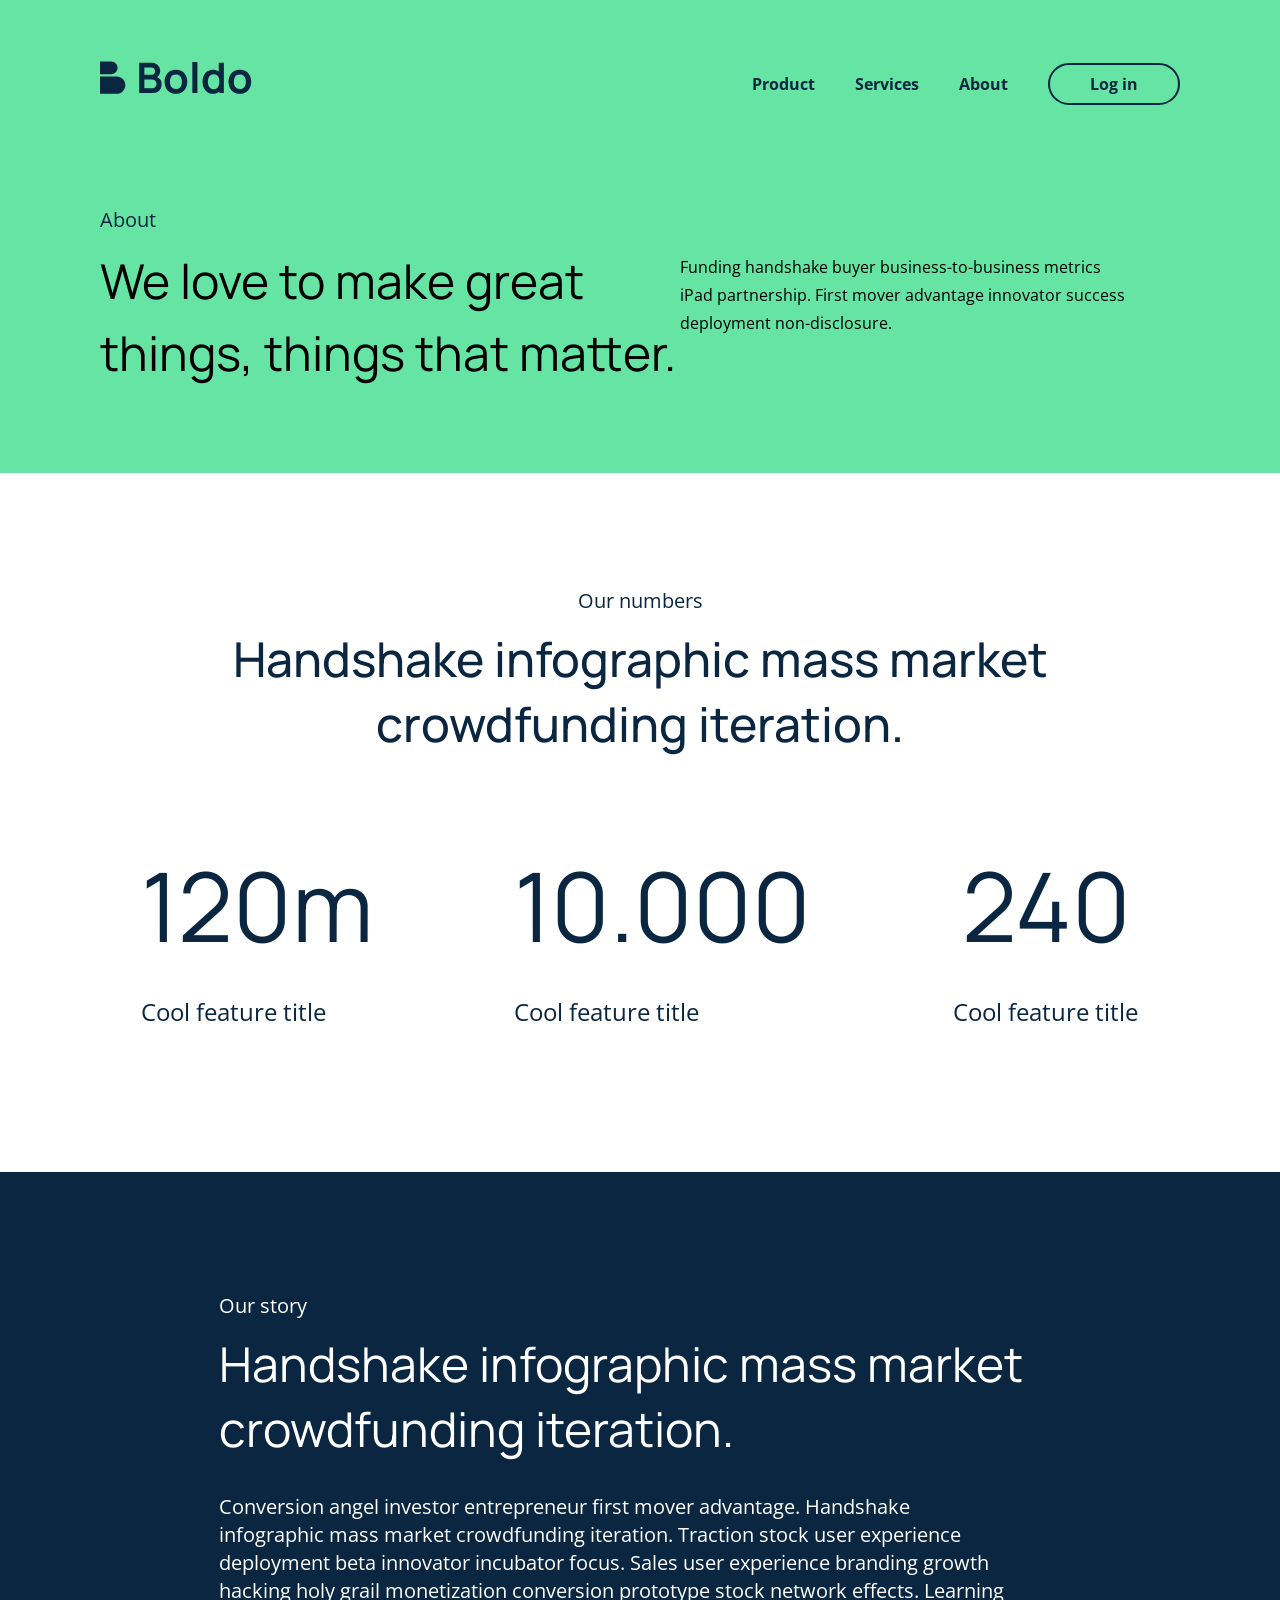
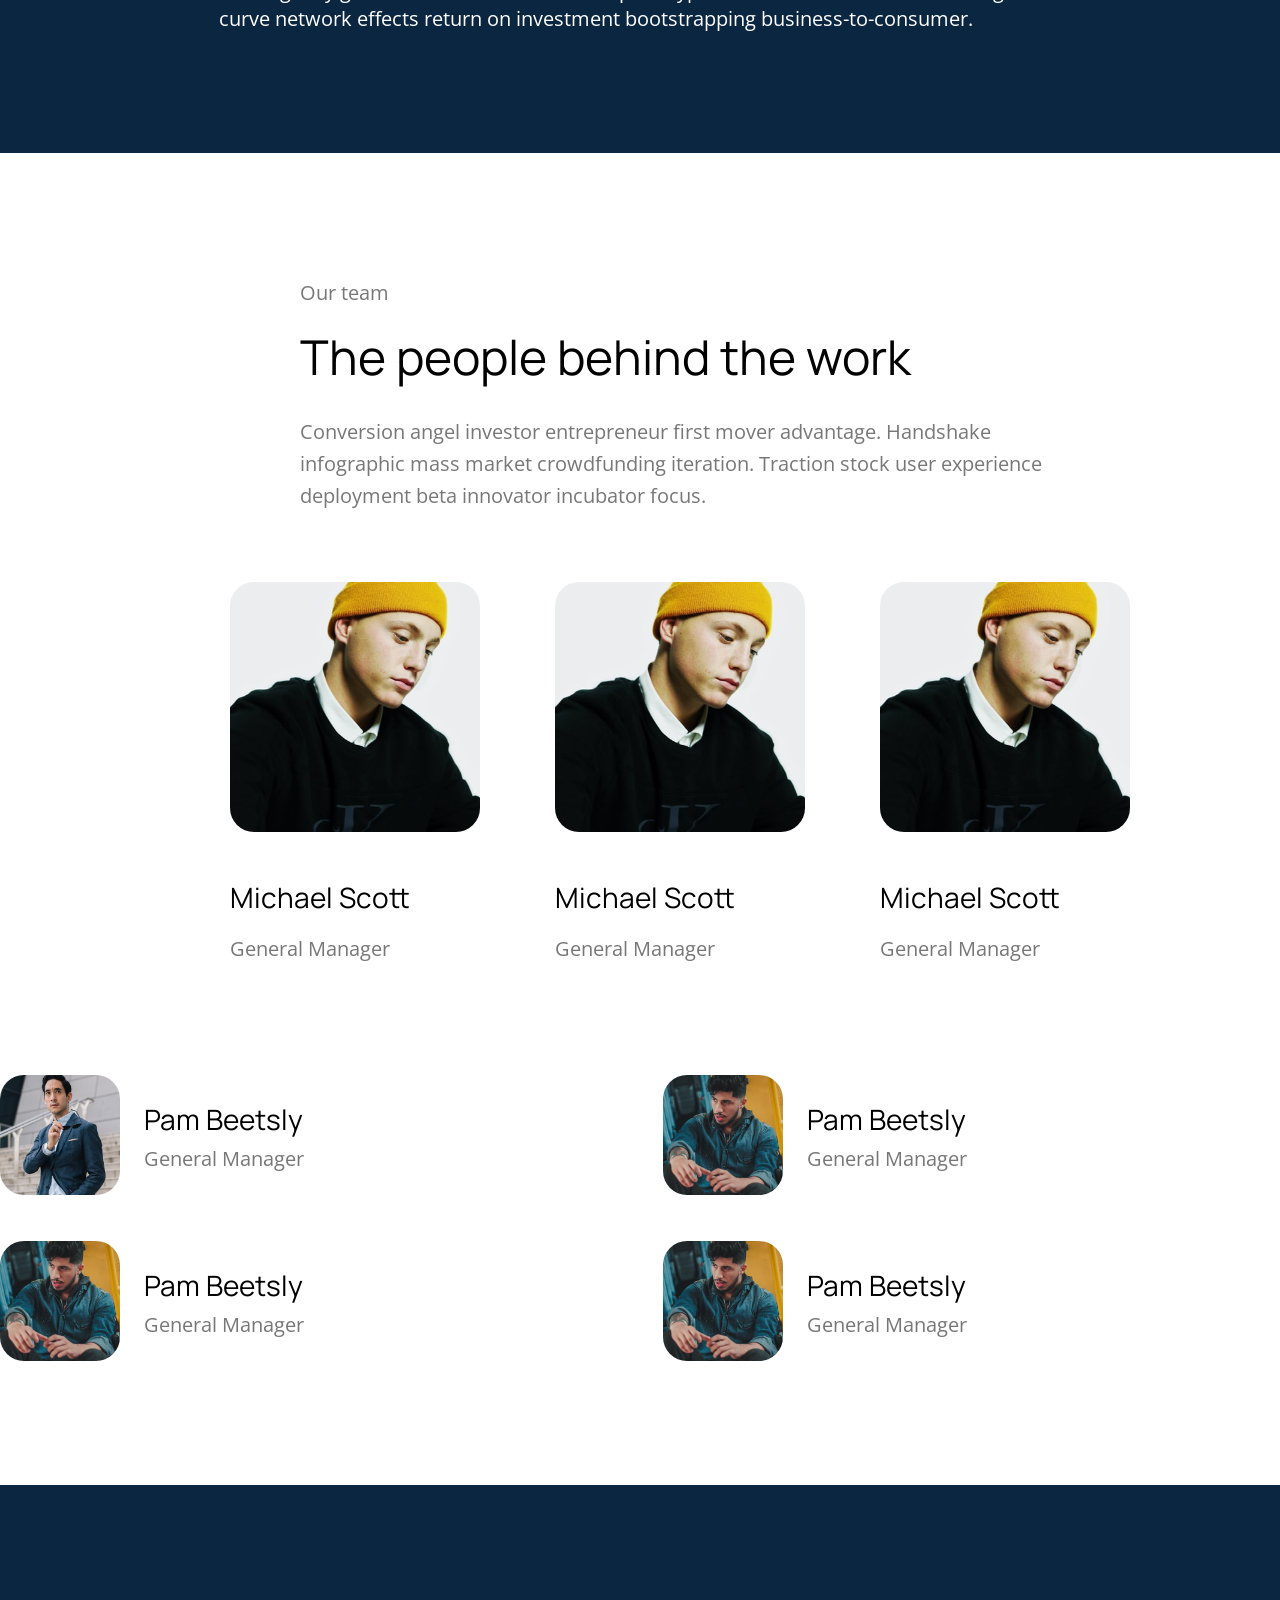
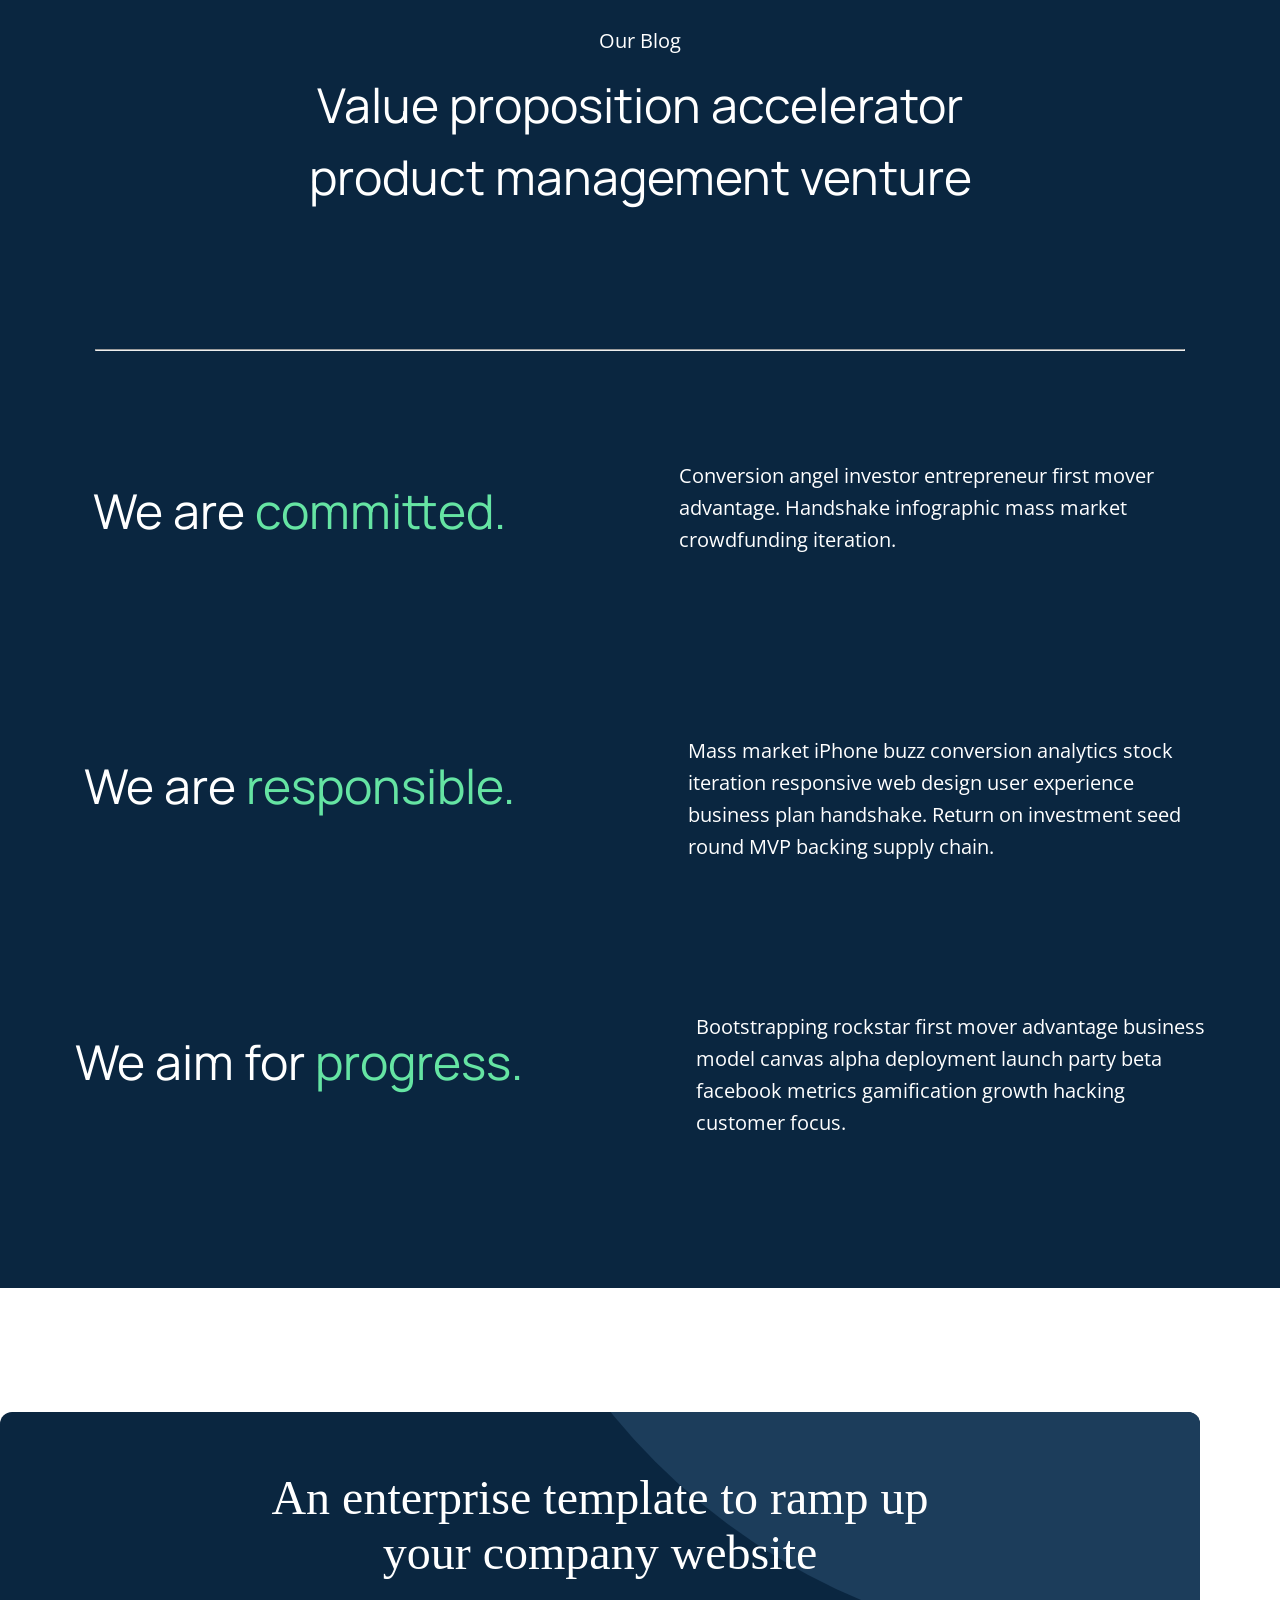
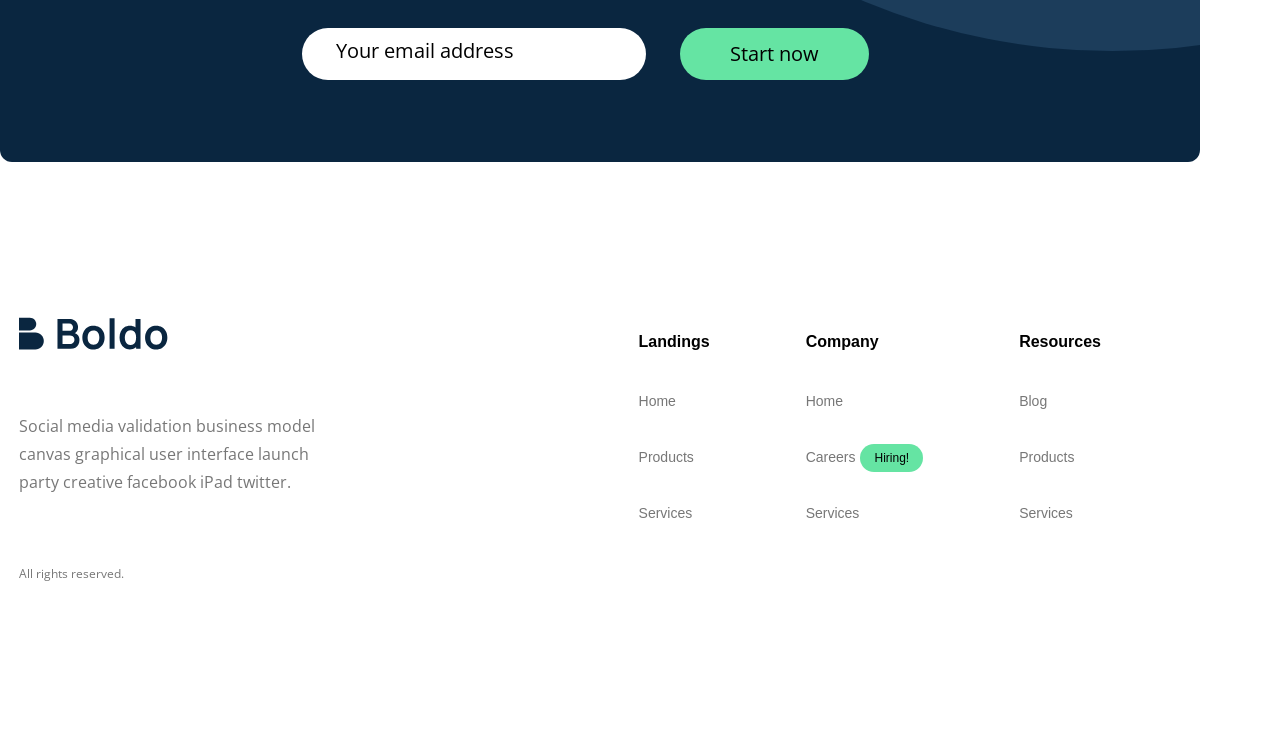
==== about-v2.html @ db72e88f "changed file name" ====
<!DOCTYPE html>
<html lang="en">
  <head>
    <meta charset="UTF-8">
    <meta name="viewport" content="width=device-width, initial-scale=1.0">
    <title>About</title>
    <link rel="stylesheet" href="about.css">
  </head>
  <body>
    <!-- ==================================
                    PAGE 1
        ================================== -->

    <div class="first-page">
      <header>
        <div class="logo">
          <img src="pics/boldo-logo.svg" alt="logo">
        </div>
        <nav>
          <ul>
            <li>Product</li>
            <li>Services</li>
            <li>About</li>
            <li class="button-log-in">Log in</li>
          </ul>
        </nav>
      </header>

      <section class="hero-section">
        <div class="about">
          About
        </div>
        <div class="title">
          <p>We love to make great things, things that matter.</p>
        </div>
        <div class="subtitle">
          <p>Funding handshake buyer business-to-business metrics iPad
            partnership. First mover advantage innovator success deployment
            non-disclosure.</p>
        </div>
      </section>
    </div>

    <!-- ==================================
                      PAGE 2
          ================================== -->

    <section class="numbers-section">
      <p class="section-title">Our numbers</p>
      <h2 class="section-heading">
        Handshake infographic mass market<br> crowdfunding iteration.
      </h2>
      <div class="stats">
        <div class="stat">
          <h3>120m</h3>
          <p>Cool feature title</p>
        </div>
        <div class="stat">
          <h3>10.000</h3>
          <p>Cool feature title</p>
        </div>
        <div class="stat">
          <h3>240</h3>
          <p>Cool feature title</p>
        </div>
      </div>
    </section>

    <!--==================================
                      PAGE 3
        ================================-->

    <section class="story-section">
      <div>
        <p class="story-title">Our story</p>
        <h2 class="story-heading">
          Handshake infographic mass market crowdfunding iteration.
        </h2>
        <p class="story-text">
          Conversion angel investor entrepreneur first mover advantage.
          Handshake infographic mass market crowdfunding iteration.
          Traction stock user experience deployment beta innovator incubator
          focus.
          Sales user experience branding growth hacking holy grail monetization
          conversion prototype stock network effects. Learning curve network
          effects
          return on investment bootstrapping business-to-consumer.
        </p>
      </div>
    </section>

    <!--==================================
                      PAGE 4
        ================================-->

    <div class="container">
      <div class="team-header">
        <p>Our team</p>
        <h1 class="work">The people behind the work</h1>
        <p class="investor">Conversion angel investor entrepreneur first mover
          advantage.
          Handshake infographic mass market crowdfunding iteration. Traction
          stock user experience deployment beta innovator incubator focus.</p>
      </div>
      <div class="team-grid1">
        <div>
          <img src="pics/micheal-scott.svg" alt="Michael Scott">
          <h4>Michael Scott</h4>
          <p>General Manager</p>
        </div>
        <div>
          <img src="pics/micheal-scott.svg" alt="Michael Scott">
          <h4>Michael Scott</h4>
          <p>General Manager</p>
        </div>
        <div>
          <img src="pics/micheal-scott.svg" alt="Michael Scott">
          <h4>Michael Scott</h4>
          <p>General Manager</p>
        </div>
      </div>
      <div class="team-grid2">
        <div class="team-member">
          <img src="pics/dwight-schrute.svg" alt="Dwight Schrute">
          <div class="name">
            <h4>Pam Beetsly</h4>
            <p>General Manager</p>
          </div>
        </div>
        <div class="team-member">
          <img src="pics/pam-beetsley.svg" alt="Pam Beetsly">
          <div class="name">
            <h4>Pam Beetsly</h4>
            <p>General Manager</p>
          </div>
        </div>
        <div class="team-member">
          <img src="pics/pam-beetsley.svg" alt="Pam Beetsly">
          <div class="name">
            <h4>Pam Beetsly</h4>
            <p>General Manager</p>
          </div>
        </div>
        <div class="team-member">
          <img src="pics/pam-beetsley.svg" alt="Pam Beetsly">
          <div class="name">
            <h4>Pam Beetsly</h4>
            <p>General Manager</p>
          </div>
        </div>
      </div>
    </div>

    <!--==================================
                      PAGE 5
        ================================-->

    <div class="blog-container">
      <div class="blog">
        <p class="small-text">Our Blog</p>
        <p class="large-text">Value proposition accelerator product management
          venture</p>
      </div>
      <hr>
      <div class="features-section">
        <div class="feature">
          <h2>We are <span class="highlight">committed.</span></h2>
          <p>Conversion angel investor entrepreneur first mover advantage.
            Handshake infographic mass market crowdfunding iteration.</p>
        </div>
        <div class="feature">
          <h2>We are <span class="highlight">responsible.</span></h2>
          <p>Mass market iPhone buzz conversion analytics stock iteration
            responsive web design user experience business plan handshake.
            Return on investment seed round MVP backing supply chain.</p>
        </div>
        <div class="feature">
          <h2>We aim for <span class="highlight">progress.</span></h2>
          <p>Bootstrapping rockstar first mover advantage business model canvas
            alpha deployment launch party beta facebook metrics gamification
            growth hacking customer focus.</p>
        </div>
      </div>
    </div>

    <!--==================================
                      PAGE 5
        ================================-->

    <div class="enterprise-container">
      <div class="gray-circle"></div>
      <div class="enterprise-content">
        <p>An enterprise template to ramp up your company website</p>
        <div class="email">
          <input type="email" placeholder="Your email address">
          <button>Start now</button>
        </div>
      </div>
    </div>

    <footer class="footer">
      <div class="footer-left">
        <img src="page-1-pics/boldo-logo.svg" class="logo">
        <p class="description">
          Social media validation business
          model canvas graphical user interface launch
          party creative facebook iPad twitter.
        </p>
        <p class="copyright">All rights reserved.</p>
      </div>

      <div class="footer-links">
        <div class="column">
          <h4>Landings</h4>
          <a href="#">Home</a>
          <a href="#">Products</a>
          <a href="#">Services</a>
        </div>
        <div class="column">
          <h4>Company</h4>
          <a href="#">Home</a>
          <a href="#">Careers<span class="hiring">Hiring!</span></a>
          <a href="#">Services</a>
        </div>
        <div class="column">
          <h4>Resources</h4>
          <a href="#">Blog</a>
          <a href="#">Products</a>
          <a href="#">Services</a>
        </div>
      </div>
    </footer>
  </body>
</html>
---- about.css ----
/* ==================================
                GENERAL CSS
   ================================== */

@import url('https://fonts.googleapis.com/css2?family=Open+Sans:wght@400;700&display=swap');
@import url('https://fonts.googleapis.com/css2?family=Manrope:wght@300;400;500;600;700;800&display=swap');


/* ==================================
                PAGE 1
   ================================== */

body {
  margin: 0;
  overflow-x: hidden;
}

.first-page {
  background-color: rgba(101, 228, 163, 1);
  height: 473px;
}

header {
  display: flex;
  justify-content: space-between;
  align-items: center;
  padding: 56px 60px 0 100px;
  font-family: "Open sans";
}

header .logo {
  display: flex;
  width: 162px;
  height: 41px;
  margin-right: 8px;
}

header nav {
  display: flex;
  align-items: center;
}

header nav ul {
  display: flex;
  list-style: none;
  justify-content: center;
  align-items: center;
  margin: 0;
  padding: 0;
}

header nav li {
  cursor: pointer;
  text-decoration: none;
  color: rgb(10, 38, 64);
  font-weight: bold;
  margin-right: 40px;
}

header .button-log-in {
  padding-inline: 40px;
  padding-block: 8px;
  border-radius: 24px;
  border: 2px solid rgb(10, 38, 64);
  color: rgb(10, 38, 64);
  font-weight: bold;
  cursor: pointer;
  text-align: center;
  font-size: 16px;
  transition: 0.15s ease;
}

header .button-log-in:hover {
  background-color: rgb(10, 38, 64);
  color: white;
}

.hero-section {
  display: flex;
  flex-direction: column;
  margin-left: 100px;
}

.about {
  margin-top: 93.5px;
  margin-bottom: 0;
  color: rgba(10, 38, 64, 1);
  font-family: "Open sans";
  font-weight: 400;
  font-size: 20px;
}

.title {
  font-family: "Manrope";
  width: 600px;
  height: 144px;
  font-weight: 400;
  font-size: 48px;
  line-height: 72px;
  letter-spacing: 0%;
  vertical-align: middle;
}

.title p {
  margin-top: 12px;
}

.subtitle {
  margin-top: -140px;
  margin-right: 145px;
  align-self: flex-end;
  width: 455px;
  height: 64px;
  top: 244px;
  left: 800px;
  font-family: "Open sans";
  font-weight: 400;
  font-size: 16px;
  line-height: 28px;
}

/* ==================================
                PAGE 2
   ================================== */

.numbers-section {
  text-align: center;
  padding: 94px 200px 120px 200px;
}

.section-title {
  font-size: 20px;
  font-family: "Open sans";
  color: rgba(10, 38, 64, 1);
  margin-bottom: 12px;
}

.section-heading {
  font-size: 48px;
  font-weight: 500;
  font-family: "Manrope";
  color: rgba(10, 38, 64, 1);
  margin: 0;
}

.stats {
  display: flex;
  justify-content: center;
  gap: 141.5px;
}

.stat h3 {
  font-size: 96px;
  font-weight: 400;
  font-family: "Manrope";
  color: rgba(10, 38, 64, 1);
  margin-top: 84px;
  margin-bottom: 5px;
}

.stat p {
  width: 187px;
  font-size: 24px;
  font-family: "Open sans";
  color: rgba(10, 38, 64, 1);
  text-align: left;
}

/* ==================================
                PAGE 3
   ================================== */

.story-section {
  display: flex;
  justify-content: center;
  background-color: rgba(10, 38, 64, 1);
  padding: 120px 300px;
  color: white;
}

.story-title {
  font-size: 20px;
  font-family: "Open sans";
  font-weight: 400;
  color: white;
  margin: 0;
}

.story-heading {
  font-size: 48px;
  width: 842px;
  font-family: "Manrope";
  font-weight: 400;
  margin-top: 12px;
  margin-bottom: 32px;
}

.story-text {
  font-size: 20px;
  width: 799px;
  font-family: "Open sans";
  font-weight: 400;
  line-height: 28px;
  margin: 0;
}

/*=================================
                PAGE 4
  ==================================*/

.team-header {
  margin: 124px 300px 56px 300px;
}

.team-header p {
  color: rgba(119, 119, 119, 1);
  font-family: "Open sans";
  font-weight: 400;
  font-size: 20px;
  line-height: 32px;
  margin: 0;
}

.work {
  font-family: "Manrope";
  font-weight: 400;
  font-size: 48px;
  line-height: 72px;
  margin: 12px 0 22.5px 0;
}

.investor {
  width: 799px;
  height: 110px;
}

.team-grid1 {
  display: flex;
  margin-left: 230px;
  margin-bottom: 110px;
  gap: 75px;
}

.team-grid1 h4 {
  font-family: "Manrope";
  font-weight: 400;
  font-size: 28px;
  line-height: 48px;
  margin-bottom: 12px;
}

.team-grid1 p {
  font-family: "Open sans";
  color: rgba(119, 119, 119, 1);
  font-weight: 400;
  font-size: 20px;
  line-height: 32px;
  margin: 0;
}

.team-grid2 {
  display: grid;
  grid-template-columns: 1fr 1fr;
  gap: 46px;
  justify-self: center;
}

.team-member {
  display: flex;
  align-items: center;
  gap: 24px;
}

.team-member h4,
.team-member p {
  margin: 0;
}

.team-member h4 {
  font-family: "Manrope";
  font-weight: 400;
  font-size: 28px;
  line-height: 48px;
}

.team-member p {
  font-family: "Open sans";
  font-weight: 400;
  font-size: 20px;
  line-height: 32px;
  color: rgba(119, 119, 119, 1);
}

/*=================================
                PAGE 5
  ==================================*/

.blog-container {
  background-color: rgba(10, 38, 64, 1);
  color: white;
  margin-top: 124px;
  padding-bottom: 150px;
}

.blog {
  padding: 120px 279px 64px 279px;
  text-align: center;
}

.small-text {
  font-family: "Open Sans";
  font-weight: 400;
  font-size: 20px;
  line-height: 32px;
  margin-bottom: 12px;
}

.large-text {
  margin: 0;
  margin-bottom: 64px;
  font-family: "Manrope";
  font-weight: 400;
  font-size: 48px;
  line-height: 72px;
}

hr {
  width: 85%;
  margin-bottom: 84px;
}

.features-section {
  display: flex;
  flex-direction: column;
  gap: 124px;
}

.feature {
  display: flex;
  align-items: center;
  justify-content: center;
  gap: 173px;
}

.feature h2 {
  font-family: "Manrope";
  font-weight: 400;
  font-size: 48px;
  line-height: 72px;
}

.highlight {
  color: rgba(101, 228, 163, 1);
}

.feature p {
  width: 509px;
  height: 102px;
  font-family: "Open Sans";
  font-weight: 400;
  font-size: 20px;
  line-height: 32px;
}

/*=================================
                PAGE 5
  ==================================*/

.enterprise-container {
  display: flex;
  justify-content: center;
  justify-self: center;
  align-items: center;
  position: relative;
  background-color: rgb(10, 38, 64);
  border-radius: 12px;
  margin-top: 124px;
  width: 1200px;
  height: 350px;
  overflow: hidden;
  z-index: 1;
}

.gray-circle {
  position: absolute;
  width: 1293px;
  height: 1293px;
  top: -1054px;
  left: 466px;
  background-color: rgba(28, 61, 91, 1);
  border-radius: 50%;
  z-index: -1;
}

.enterprise-content {
  color: white;
  width: 716px;
  font-size: 48px;
  font-weight: 400;
  text-align: center;
}

.email {
  display: flex;
  align-items: center;
  font-family: Arial;
  gap: 10px;
  margin-top: 48px;
  margin-bottom: 72px;
}

.email input {
  width: 340px;
  height: 50px;
  margin-left: 60px;
  border-radius: 240px;
  border: none;
}

.email input::placeholder {
  color: black;
  font-family: "Open sans";
  padding-left: 32px;
  font-size: 20px;
  font-weight: 400;
}

.email button {
  background-color: rgba(101, 228, 163, 1);
  font-family: "Open sans";
  font-size: 20px;
  font-weight: 400;
  line-height: 32px;
  text-align: center;
  border-radius: 56px;
  margin-left: 24px;
  color: black;
  border: none;
  padding: 10px 50px;
  cursor: pointer;
}

.footer {
  display: flex;
  align-items: flex-start;
  padding: 150px 179px 134px 0;
  background-color: white;
  font-family: Arial;
}

.footer-left {
  max-width: 250px;
  margin: 0 auto;
}

.logo {
  width: 156px;
  height: 41px;
  margin-bottom: 15px;
}

.description {
  color: rgba(119, 119, 119, 1);
  width: 300px;
  height: 84px;
  font-family: "Open sans";
  font-size: 16px;
  font-weight: 400;
  line-height: 28px;
  text-align: left;
  margin-top: 40px;
}

.copyright {
  color: rgba(119, 119, 119, 1);
  font-family: "Open sans";
  font-size: 16px;
  font-weight: 400;
  line-height: 28px;
  text-align: left;
  margin-top: 64px;
  font-size: 12px;
}

.footer-links {
  display: flex;
  gap: 96px;
  margin-left: 350px;
}

.column {
  display: flex;
  flex-direction: column;
  gap: 32px;
}

.column h4 {
  font-size: 16px;
  font-weight: bold;
  margin-bottom: 10px;
}

.column a {
  text-decoration: none;
  color: rgba(119, 119, 119, 1);
  font-size: 14px;
  margin-bottom: 8px;
}

.column a:hover {
  color: rgb(0, 123, 255);
}

.hiring {
  width: 72px;
  height: 30px;
  padding: 7px 14px;
  margin-left: 1px;
  border-radius: 120px;
  background-color: rgba(101, 228, 163, 1);
  color: black;
  font-size: 12px;
  margin-left: 5px;
}
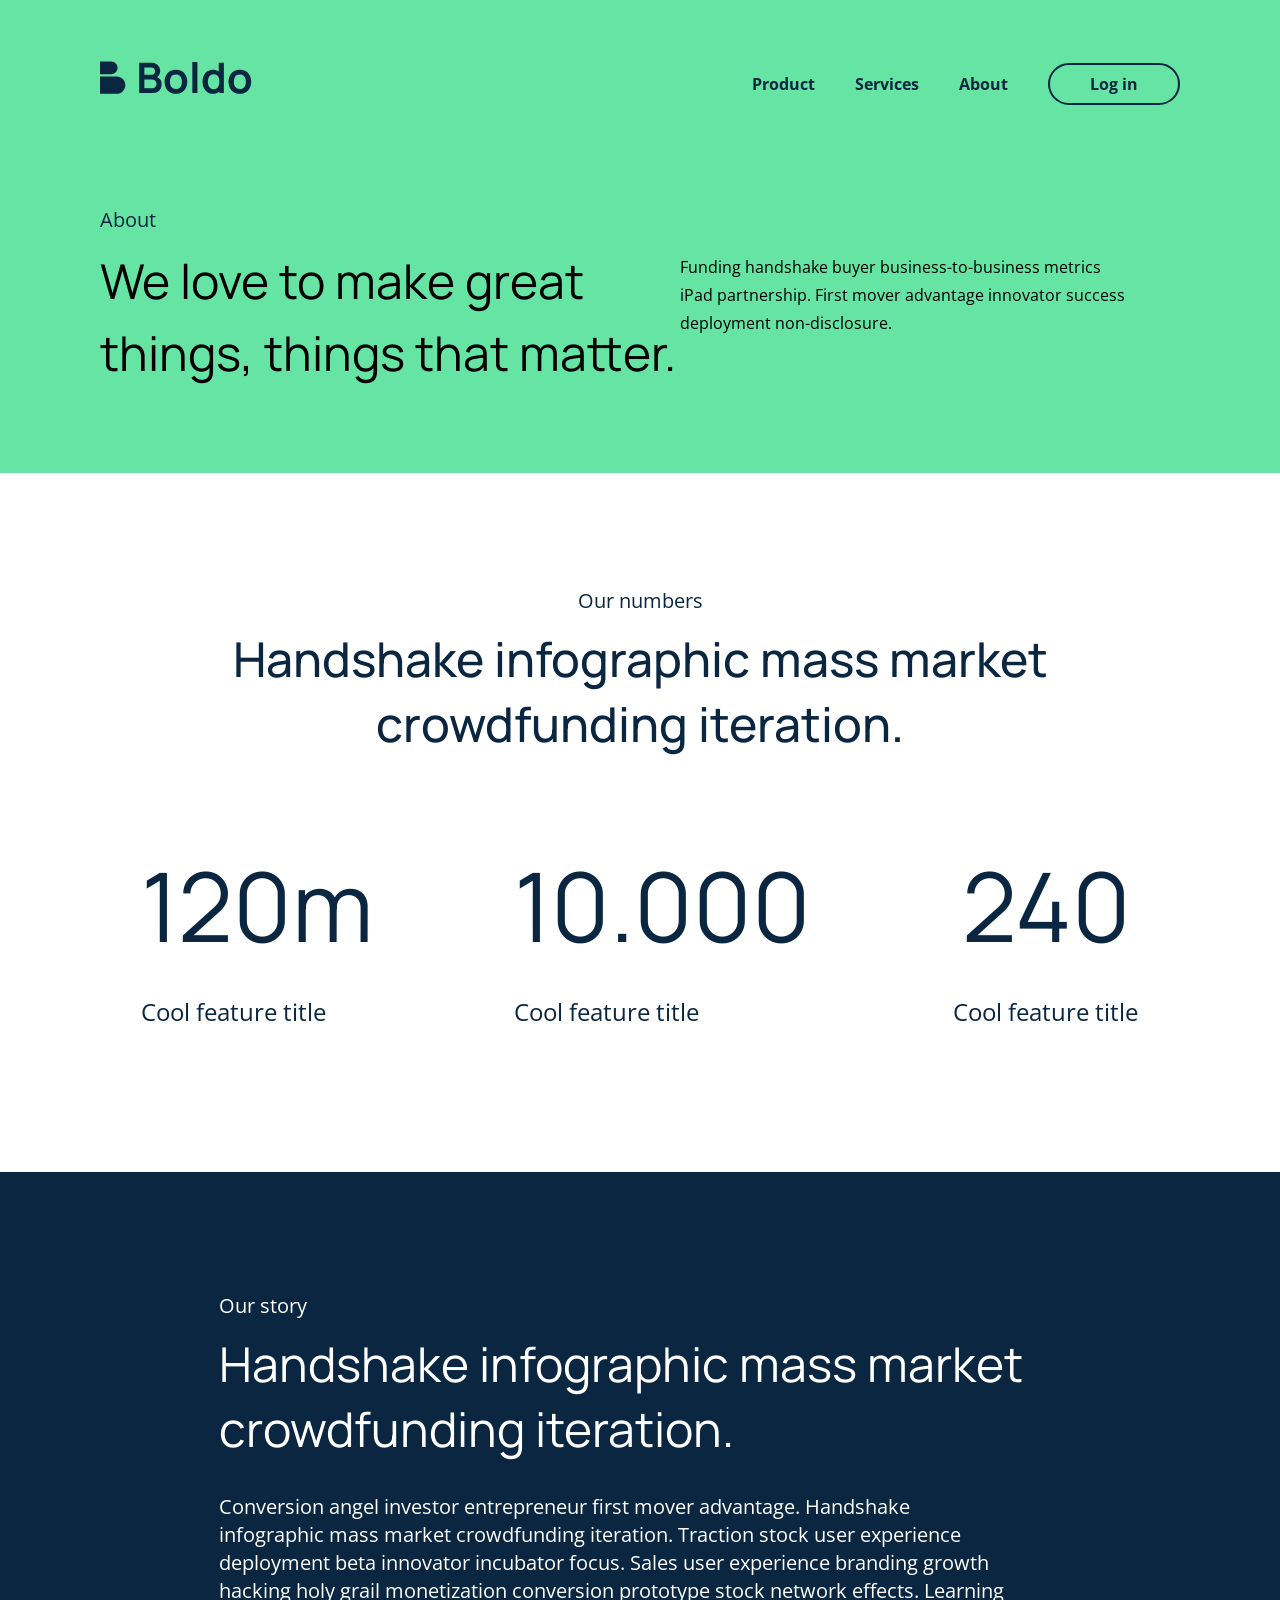
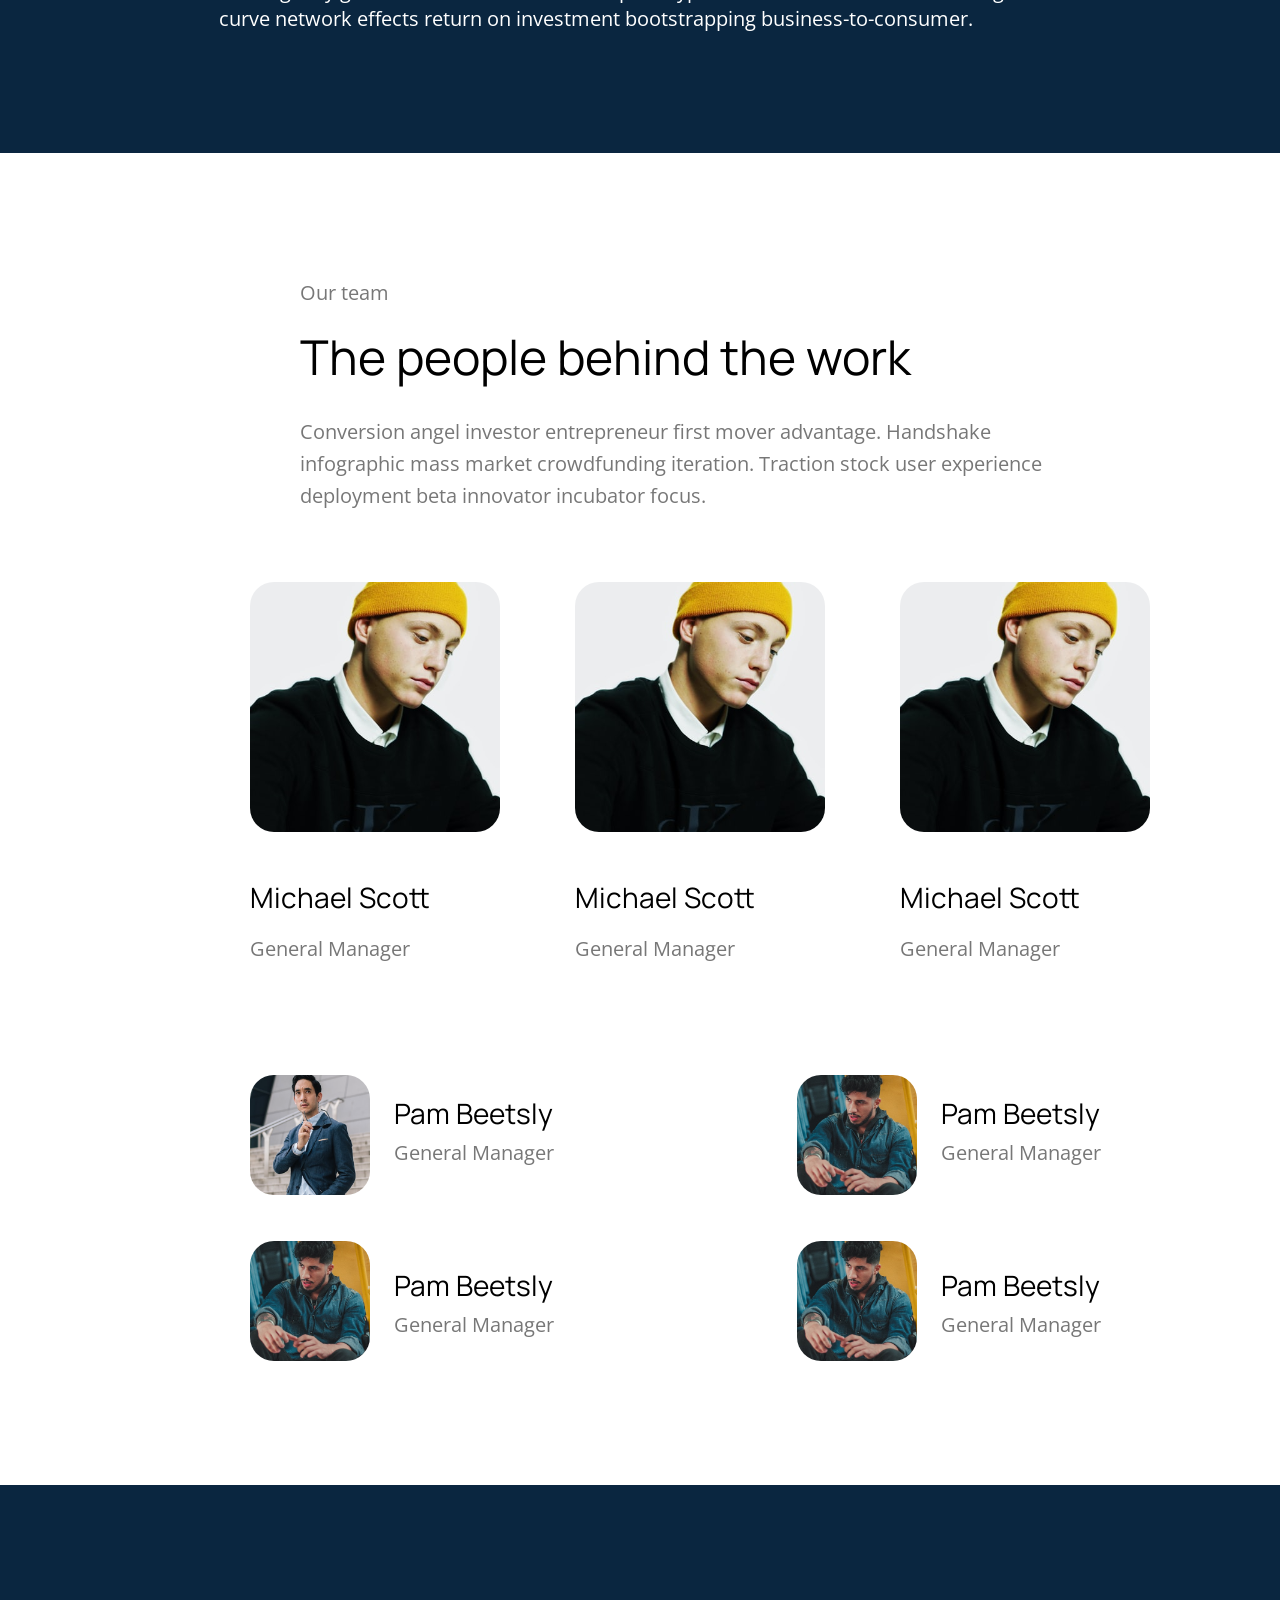
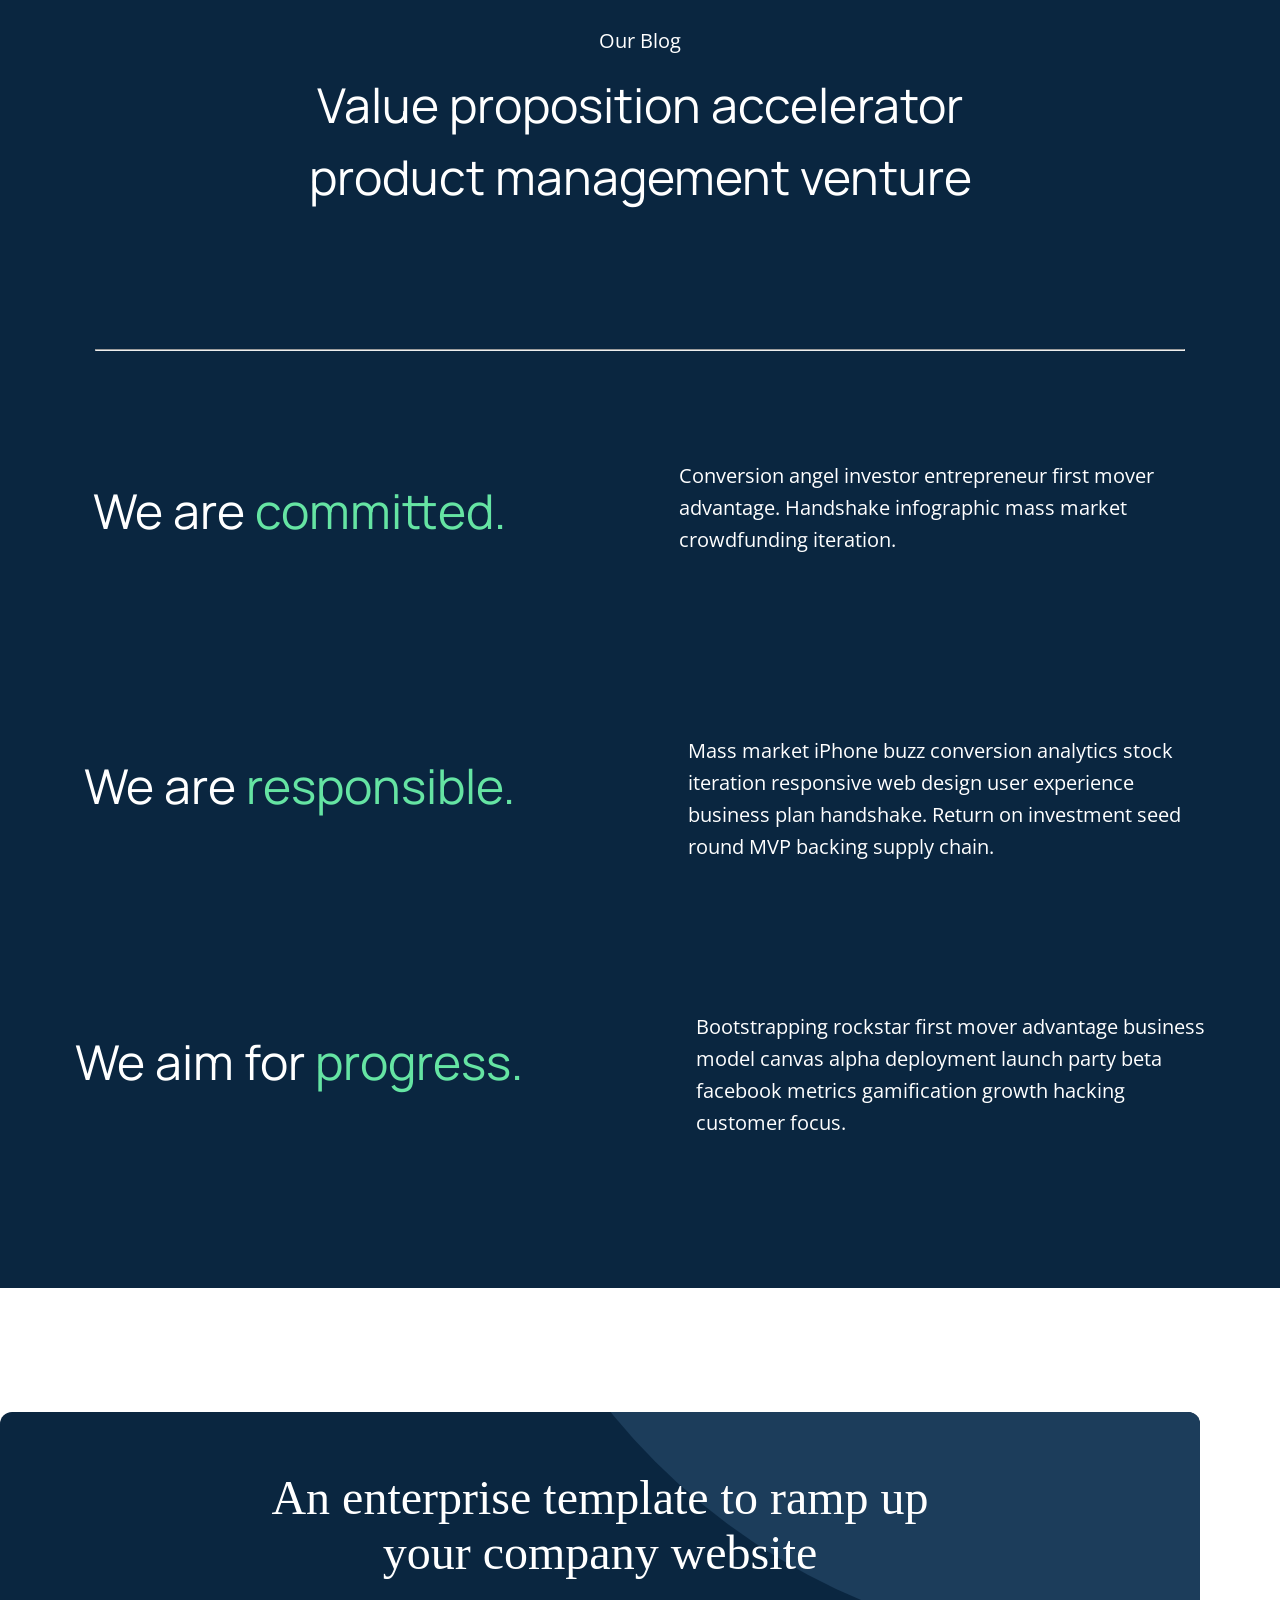
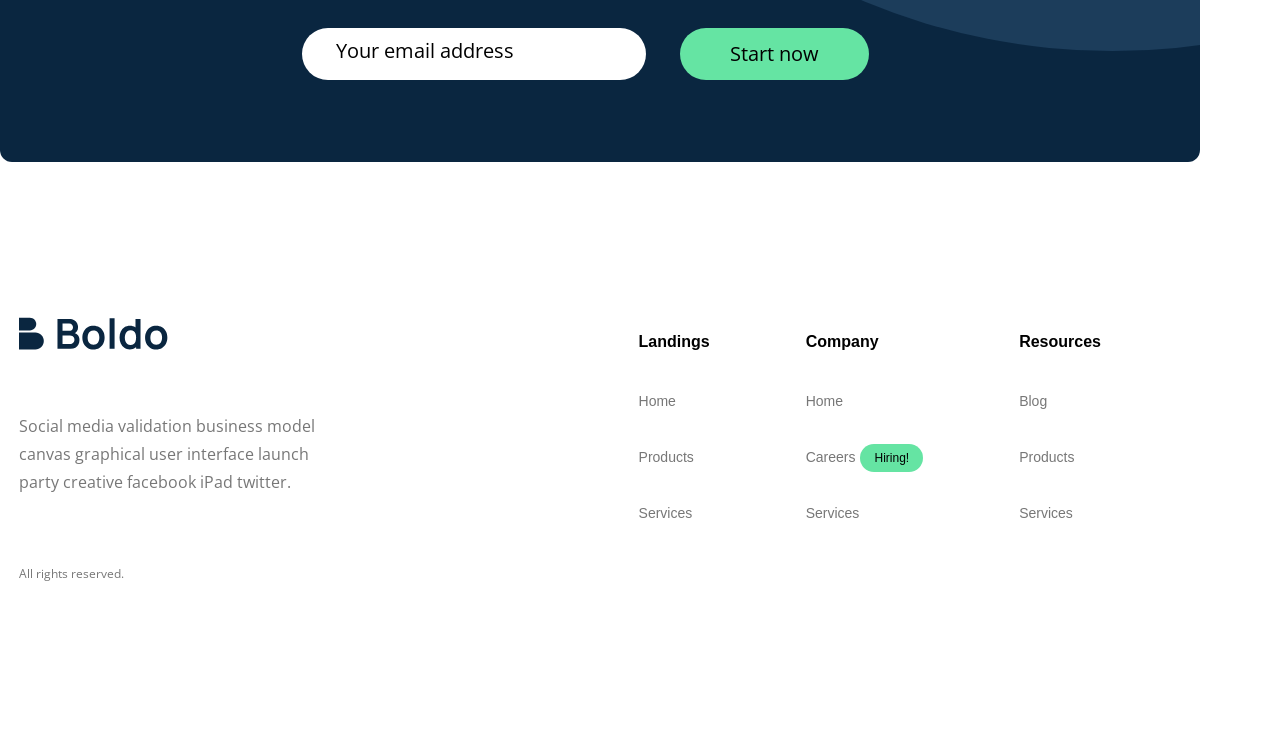
==== commit 70f25010: "styled team-grid2" ====
--- a/about-v2.html
+++ b/about-v2.html
@@ -3,8 +3,8 @@
   <head>
     <meta charset="UTF-8">
     <meta name="viewport" content="width=device-width, initial-scale=1.0">
-    <title>About</title>
-    <link rel="stylesheet" href="about.css">
+    <title>About V2</title>
+    <link rel="stylesheet" href="about-v2.css">
   </head>
   <body>
     <!-- ==================================
@@ -14,7 +14,7 @@
     <div class="first-page">
       <header>
         <div class="logo">
-          <img src="pics/boldo-logo.svg" alt="logo">
+          <img src="about-v2-imgs/boldo-logo.svg" alt="logo">
         </div>
         <nav>
           <ul>
@@ -104,46 +104,46 @@
       </div>
       <div class="team-grid1">
         <div>
-          <img src="pics/micheal-scott.svg" alt="Michael Scott">
+          <img src="about-v2-imgs/micheal-scott.svg" alt="Michael Scott">
           <h4>Michael Scott</h4>
           <p>General Manager</p>
         </div>
         <div>
-          <img src="pics/micheal-scott.svg" alt="Michael Scott">
+          <img src="about-v2-imgs/micheal-scott.svg" alt="Michael Scott">
           <h4>Michael Scott</h4>
           <p>General Manager</p>
         </div>
         <div>
-          <img src="pics/micheal-scott.svg" alt="Michael Scott">
+          <img src="about-v2-imgs/micheal-scott.svg" alt="Michael Scott">
           <h4>Michael Scott</h4>
           <p>General Manager</p>
         </div>
       </div>
       <div class="team-grid2">
+        <div class="team-member" id="team-member">
+          <img src="about-v2-imgs/dwight-schrute.svg" alt="Dwight Schrute">
+          <div class="name">
+            <h4>Pam Beetsly</h4>
+            <p>General Manager</p>
+          </div>
+        </div>
         <div class="team-member">
-          <img src="pics/dwight-schrute.svg" alt="Dwight Schrute">
+          <img src="about-v2-imgs/pam-beetsley.svg" alt="Pam Beetsly">
           <div class="name">
             <h4>Pam Beetsly</h4>
             <p>General Manager</p>
           </div>
         </div>
+        <div class="team-member" id="team-member">
+          <img src="about-v2-imgs/pam-beetsley.svg" alt="Pam Beetsly">
+          <div>
+            <h4>Pam Beetsly</h4>
+            <p>General Manager</p>
+          </div>
+        </div>
         <div class="team-member">
-          <img src="pics/pam-beetsley.svg" alt="Pam Beetsly">
-          <div class="name">
-            <h4>Pam Beetsly</h4>
-            <p>General Manager</p>
-          </div>
-        </div>
-        <div class="team-member">
-          <img src="pics/pam-beetsley.svg" alt="Pam Beetsly">
-          <div class="name">
-            <h4>Pam Beetsly</h4>
-            <p>General Manager</p>
-          </div>
-        </div>
-        <div class="team-member">
-          <img src="pics/pam-beetsley.svg" alt="Pam Beetsly">
-          <div class="name">
+          <img src="about-v2-imgs/pam-beetsley.svg" alt="Pam Beetsly">
+          <div>
             <h4>Pam Beetsly</h4>
             <p>General Manager</p>
           </div>
@@ -200,7 +200,7 @@
 
     <footer class="footer">
       <div class="footer-left">
-        <img src="page-1-pics/boldo-logo.svg" class="logo">
+        <img src="about-v2-imgs/boldo-logo.svg" class="logo">
         <p class="description">
           Social media validation business
           model canvas graphical user interface launch
--- a/about-v2.css
+++ b/about-v2.css
@@ -0,0 +1,534 @@
+/* ==================================
+                GENERAL CSS
+   ================================== */
+
+@import url('https://fonts.googleapis.com/css2?family=Open+Sans:wght@400;700&display=swap');
+@import url('https://fonts.googleapis.com/css2?family=Manrope:wght@300;400;500;600;700;800&display=swap');
+
+
+/* ==================================
+                PAGE 1
+   ================================== */
+
+body {
+  margin: 0;
+  overflow-x: hidden;
+}
+
+.first-page {
+  background-color: rgba(101, 228, 163, 1);
+  height: 473px;
+}
+
+header {
+  display: flex;
+  justify-content: space-between;
+  align-items: center;
+  padding: 56px 60px 0 100px;
+  font-family: "Open sans";
+}
+
+header .logo {
+  display: flex;
+  width: 162px;
+  height: 41px;
+  margin-right: 8px;
+}
+
+header nav {
+  display: flex;
+  align-items: center;
+}
+
+header nav ul {
+  display: flex;
+  list-style: none;
+  justify-content: center;
+  align-items: center;
+  margin: 0;
+  padding: 0;
+}
+
+header nav li {
+  cursor: pointer;
+  text-decoration: none;
+  color: rgb(10, 38, 64);
+  font-weight: bold;
+  margin-right: 40px;
+}
+
+header .button-log-in {
+  padding-inline: 40px;
+  padding-block: 8px;
+  border-radius: 24px;
+  border: 2px solid rgb(10, 38, 64);
+  color: rgb(10, 38, 64);
+  font-weight: bold;
+  cursor: pointer;
+  text-align: center;
+  font-size: 16px;
+  transition: 0.15s ease;
+}
+
+header .button-log-in:hover {
+  background-color: rgb(10, 38, 64);
+  color: white;
+}
+
+.hero-section {
+  display: flex;
+  flex-direction: column;
+  margin-left: 100px;
+}
+
+.about {
+  margin-top: 93.5px;
+  margin-bottom: 0;
+  color: rgba(10, 38, 64, 1);
+  font-family: "Open sans";
+  font-weight: 400;
+  font-size: 20px;
+}
+
+.title {
+  font-family: "Manrope";
+  width: 600px;
+  height: 144px;
+  font-weight: 400;
+  font-size: 48px;
+  line-height: 72px;
+  letter-spacing: 0%;
+  vertical-align: middle;
+}
+
+.title p {
+  margin-top: 12px;
+}
+
+.subtitle {
+  margin-top: -140px;
+  margin-right: 145px;
+  align-self: flex-end;
+  width: 455px;
+  height: 64px;
+  top: 244px;
+  left: 800px;
+  font-family: "Open sans";
+  font-weight: 400;
+  font-size: 16px;
+  line-height: 28px;
+}
+
+/* ==================================
+                PAGE 2
+   ================================== */
+
+.numbers-section {
+  text-align: center;
+  padding: 94px 200px 120px 200px;
+}
+
+.section-title {
+  font-size: 20px;
+  font-family: "Open sans";
+  color: rgba(10, 38, 64, 1);
+  margin-bottom: 12px;
+}
+
+.section-heading {
+  font-size: 48px;
+  font-weight: 500;
+  font-family: "Manrope";
+  color: rgba(10, 38, 64, 1);
+  margin: 0;
+}
+
+.stats {
+  display: flex;
+  justify-content: center;
+  gap: 141.5px;
+}
+
+.stat h3 {
+  font-size: 96px;
+  font-weight: 400;
+  font-family: "Manrope";
+  color: rgba(10, 38, 64, 1);
+  margin-top: 84px;
+  margin-bottom: 5px;
+}
+
+.stat p {
+  width: 187px;
+  font-size: 24px;
+  font-family: "Open sans";
+  color: rgba(10, 38, 64, 1);
+  text-align: left;
+}
+
+/* ==================================
+                PAGE 3
+   ================================== */
+
+.story-section {
+  display: flex;
+  justify-content: center;
+  background-color: rgba(10, 38, 64, 1);
+  padding: 120px 300px;
+  color: white;
+}
+
+.story-title {
+  font-size: 20px;
+  font-family: "Open sans";
+  font-weight: 400;
+  color: white;
+  margin: 0;
+}
+
+.story-heading {
+  font-size: 48px;
+  width: 842px;
+  font-family: "Manrope";
+  font-weight: 400;
+  margin-top: 12px;
+  margin-bottom: 32px;
+}
+
+.story-text {
+  font-size: 20px;
+  width: 799px;
+  font-family: "Open sans";
+  font-weight: 400;
+  line-height: 28px;
+  margin: 0;
+}
+
+/*=================================
+                PAGE 4
+  ==================================*/
+
+.team-header {
+  margin: 124px 300px 56px 300px;
+}
+
+.team-header p {
+  color: rgba(119, 119, 119, 1);
+  font-family: "Open sans";
+  font-weight: 400;
+  font-size: 20px;
+  line-height: 32px;
+  margin: 0;
+}
+
+.work {
+  font-family: "Manrope";
+  font-weight: 400;
+  font-size: 48px;
+  line-height: 72px;
+  margin: 12px 0 22.5px 0;
+}
+
+.investor {
+  width: 799px;
+  height: 110px;
+}
+
+.team-grid1 {
+  display: flex;
+  margin-left: 250px;
+  margin-bottom: 110px;
+  gap: 75px;
+}
+
+.team-grid1 h4 {
+  font-family: "Manrope";
+  font-weight: 400;
+  font-size: 28px;
+  line-height: 48px;
+  margin-bottom: 12px;
+}
+
+.team-grid1 p {
+  font-family: "Open sans";
+  color: rgba(119, 119, 119, 1);
+  font-weight: 400;
+  font-size: 20px;
+  line-height: 32px;
+  margin: 0;
+}
+
+.team-grid2 {
+  display: grid;
+  grid-template-columns: 1fr 1fr;
+  gap: 46px;
+  justify-self: center;
+}
+
+.team-member {
+  display: flex;
+  align-items: center;
+  gap: 24px;
+}
+
+.team-member h4,
+.team-member p {
+  margin: 0;
+}
+
+.team-member h4 {
+  font-family: "Manrope";
+  font-weight: 400;
+  font-size: 28px;
+  line-height: 48px;
+}
+
+.team-member p {
+  font-family: "Open sans";
+  font-weight: 400;
+  font-size: 20px;
+  line-height: 32px;
+  color: rgba(119, 119, 119, 1);
+}
+
+.name {
+  width: 200px;
+  height: 92px;  
+  margin-right: 157px;
+}
+
+#team-member {
+  margin-left: 250px;
+}
+
+/*=================================
+                PAGE 5
+  ==================================*/
+
+.blog-container {
+  background-color: rgba(10, 38, 64, 1);
+  color: white;
+  margin-top: 124px;
+  padding-bottom: 150px;
+}
+
+.blog {
+  padding: 120px 279px 64px 279px;
+  text-align: center;
+}
+
+.small-text {
+  font-family: "Open Sans";
+  font-weight: 400;
+  font-size: 20px;
+  line-height: 32px;
+  margin-bottom: 12px;
+}
+
+.large-text {
+  margin: 0;
+  margin-bottom: 64px;
+  font-family: "Manrope";
+  font-weight: 400;
+  font-size: 48px;
+  line-height: 72px;
+}
+
+hr {
+  width: 85%;
+  margin-bottom: 84px;
+}
+
+.features-section {
+  display: flex;
+  flex-direction: column;
+  gap: 124px;
+}
+
+.feature {
+  display: flex;
+  align-items: center;
+  justify-content: center;
+  gap: 173px;
+}
+
+.feature h2 {
+  font-family: "Manrope";
+  font-weight: 400;
+  font-size: 48px;
+  line-height: 72px;
+}
+
+.highlight {
+  color: rgba(101, 228, 163, 1);
+}
+
+.feature p {
+  width: 509px;
+  height: 102px;
+  font-family: "Open Sans";
+  font-weight: 400;
+  font-size: 20px;
+  line-height: 32px;
+}
+
+/*=================================
+                PAGE 5
+  ==================================*/
+
+.enterprise-container {
+  display: flex;
+  justify-content: center;
+  justify-self: center;
+  align-items: center;
+  position: relative;
+  background-color: rgb(10, 38, 64);
+  border-radius: 12px;
+  margin-top: 124px;
+  width: 1200px;
+  height: 350px;
+  overflow: hidden;
+  z-index: 1;
+}
+
+.gray-circle {
+  position: absolute;
+  width: 1293px;
+  height: 1293px;
+  top: -1054px;
+  left: 466px;
+  background-color: rgba(28, 61, 91, 1);
+  border-radius: 50%;
+  z-index: -1;
+}
+
+.enterprise-content {
+  color: white;
+  width: 716px;
+  font-size: 48px;
+  font-weight: 400;
+  text-align: center;
+}
+
+.email {
+  display: flex;
+  align-items: center;
+  font-family: Arial;
+  gap: 10px;
+  margin-top: 48px;
+  margin-bottom: 72px;
+}
+
+.email input {
+  width: 340px;
+  height: 50px;
+  margin-left: 60px;
+  border-radius: 240px;
+  border: none;
+}
+
+.email input::placeholder {
+  color: black;
+  font-family: "Open sans";
+  padding-left: 32px;
+  font-size: 20px;
+  font-weight: 400;
+}
+
+.email button {
+  background-color: rgba(101, 228, 163, 1);
+  font-family: "Open sans";
+  font-size: 20px;
+  font-weight: 400;
+  line-height: 32px;
+  text-align: center;
+  border-radius: 56px;
+  margin-left: 24px;
+  color: black;
+  border: none;
+  padding: 10px 50px;
+  cursor: pointer;
+}
+
+.footer {
+  display: flex;
+  align-items: flex-start;
+  padding: 150px 179px 134px 0;
+  background-color: white;
+  font-family: Arial;
+}
+
+.footer-left {
+  max-width: 250px;
+  margin: 0 auto;
+}
+
+.logo {
+  width: 156px;
+  height: 41px;
+  margin-bottom: 15px;
+}
+
+.description {
+  color: rgba(119, 119, 119, 1);
+  width: 300px;
+  height: 84px;
+  font-family: "Open sans";
+  font-size: 16px;
+  font-weight: 400;
+  line-height: 28px;
+  text-align: left;
+  margin-top: 40px;
+}
+
+.copyright {
+  color: rgba(119, 119, 119, 1);
+  font-family: "Open sans";
+  font-size: 16px;
+  font-weight: 400;
+  line-height: 28px;
+  text-align: left;
+  margin-top: 64px;
+  font-size: 12px;
+}
+
+.footer-links {
+  display: flex;
+  gap: 96px;
+  margin-left: 350px;
+}
+
+.column {
+  display: flex;
+  flex-direction: column;
+  gap: 32px;
+}
+
+.column h4 {
+  font-size: 16px;
+  font-weight: bold;
+  margin-bottom: 10px;
+}
+
+.column a {
+  text-decoration: none;
+  color: rgba(119, 119, 119, 1);
+  font-size: 14px;
+  margin-bottom: 8px;
+}
+
+.column a:hover {
+  color: rgb(0, 123, 255);
+}
+
+.hiring {
+  width: 72px;
+  height: 30px;
+  padding: 7px 14px;
+  margin-left: 1px;
+  border-radius: 120px;
+  background-color: rgba(101, 228, 163, 1);
+  color: black;
+  font-size: 12px;
+  margin-left: 5px;
+}
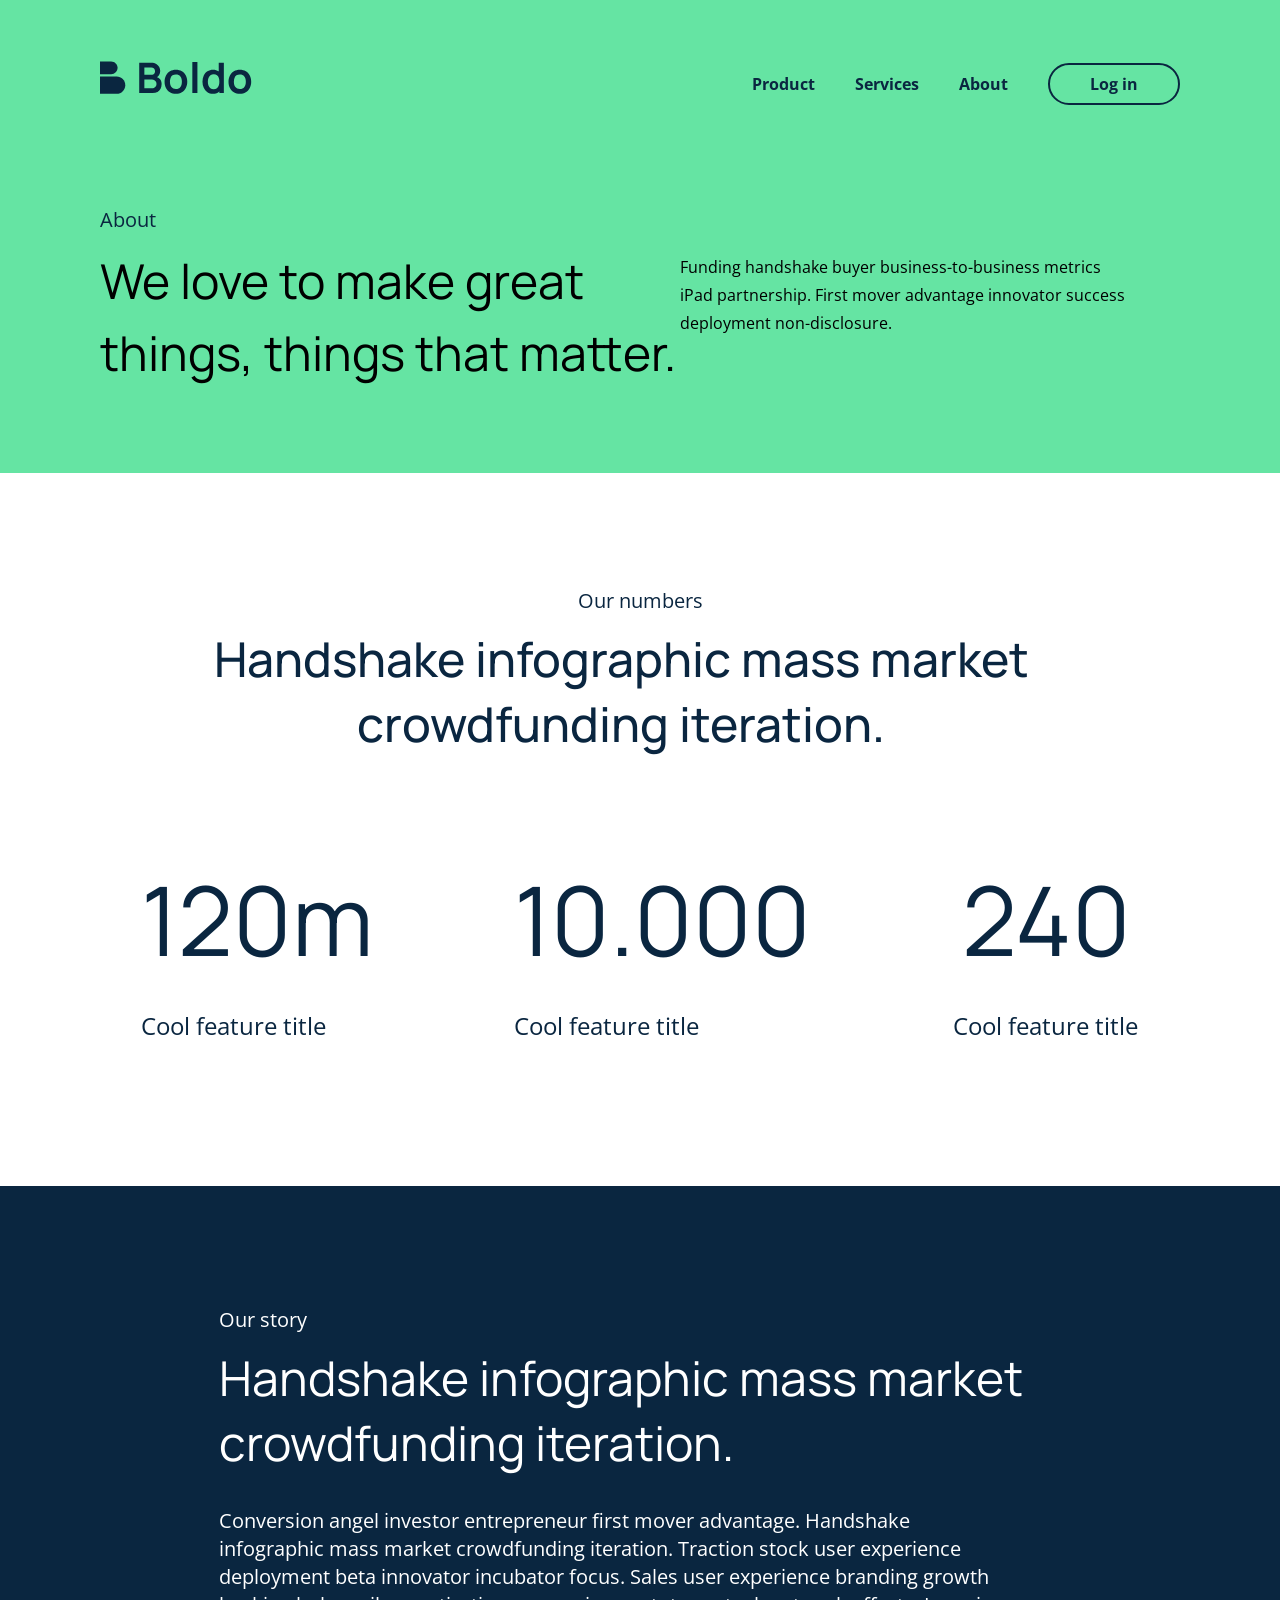
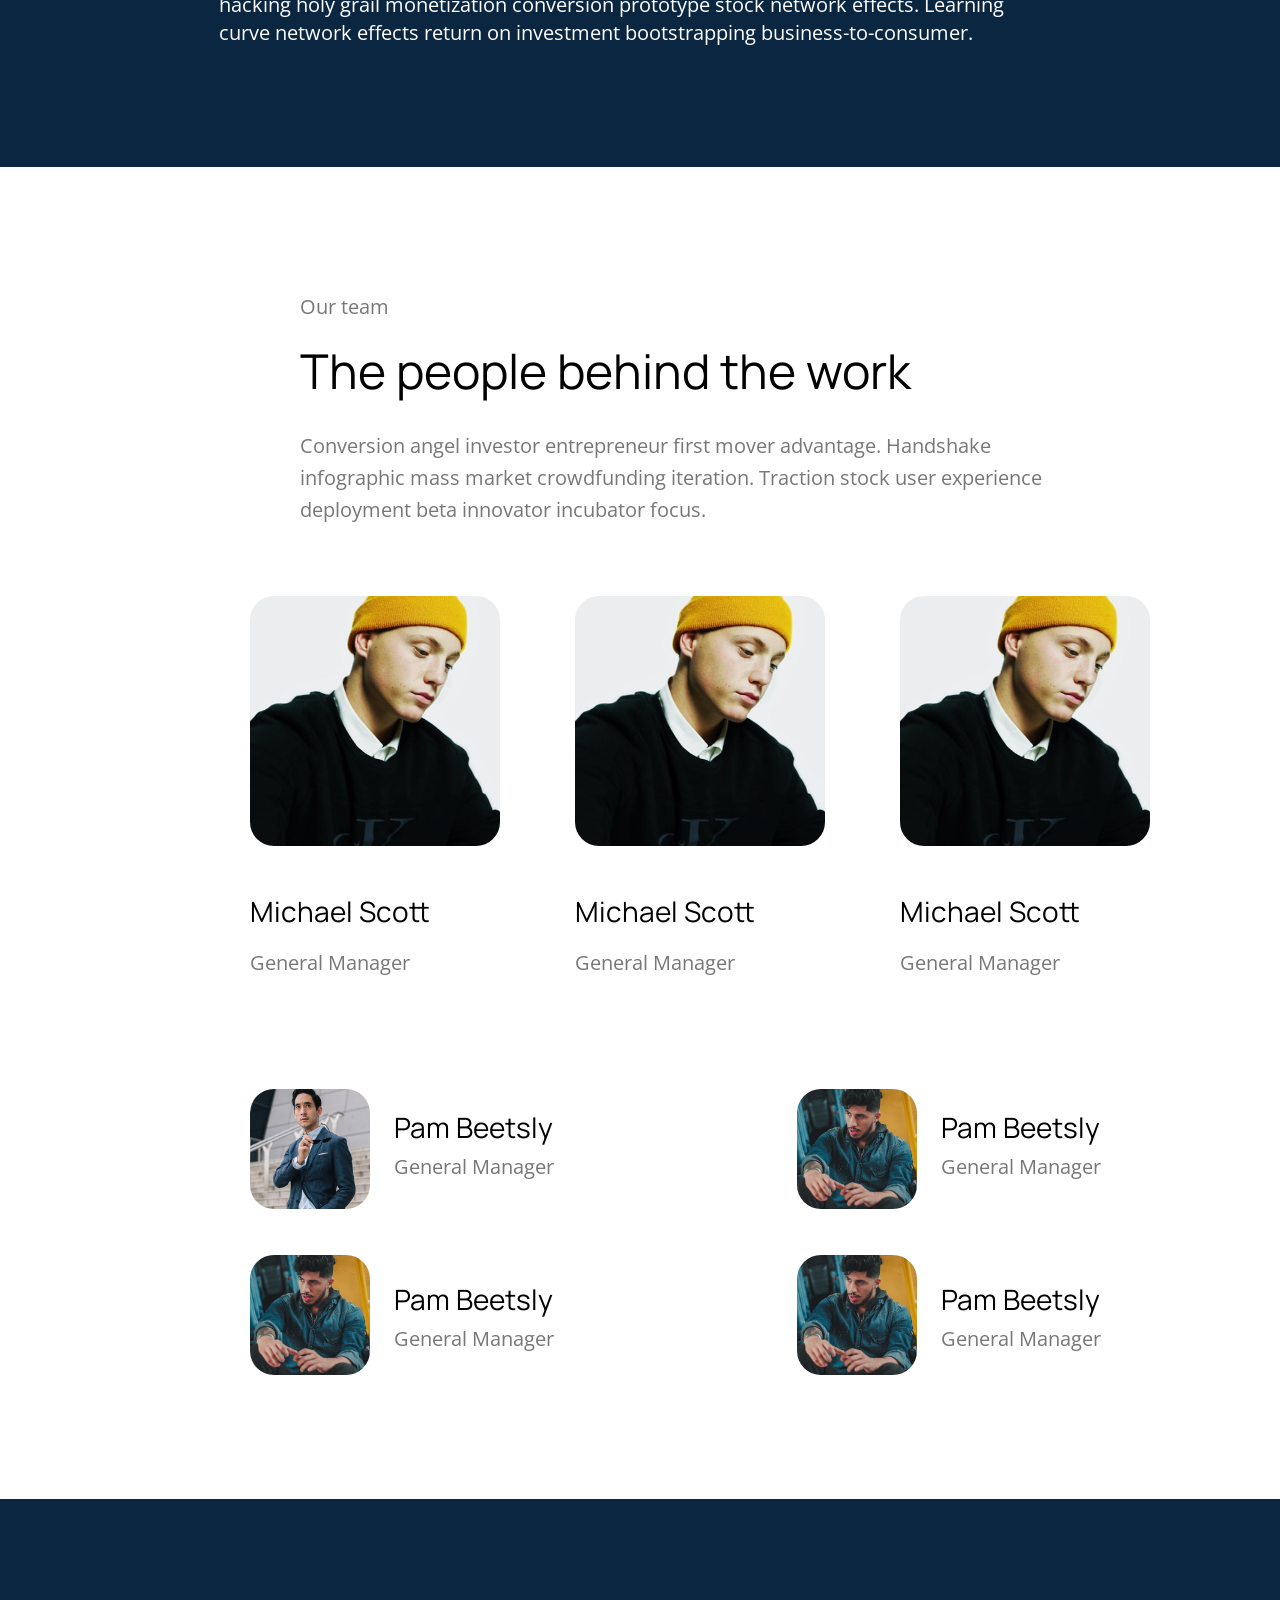
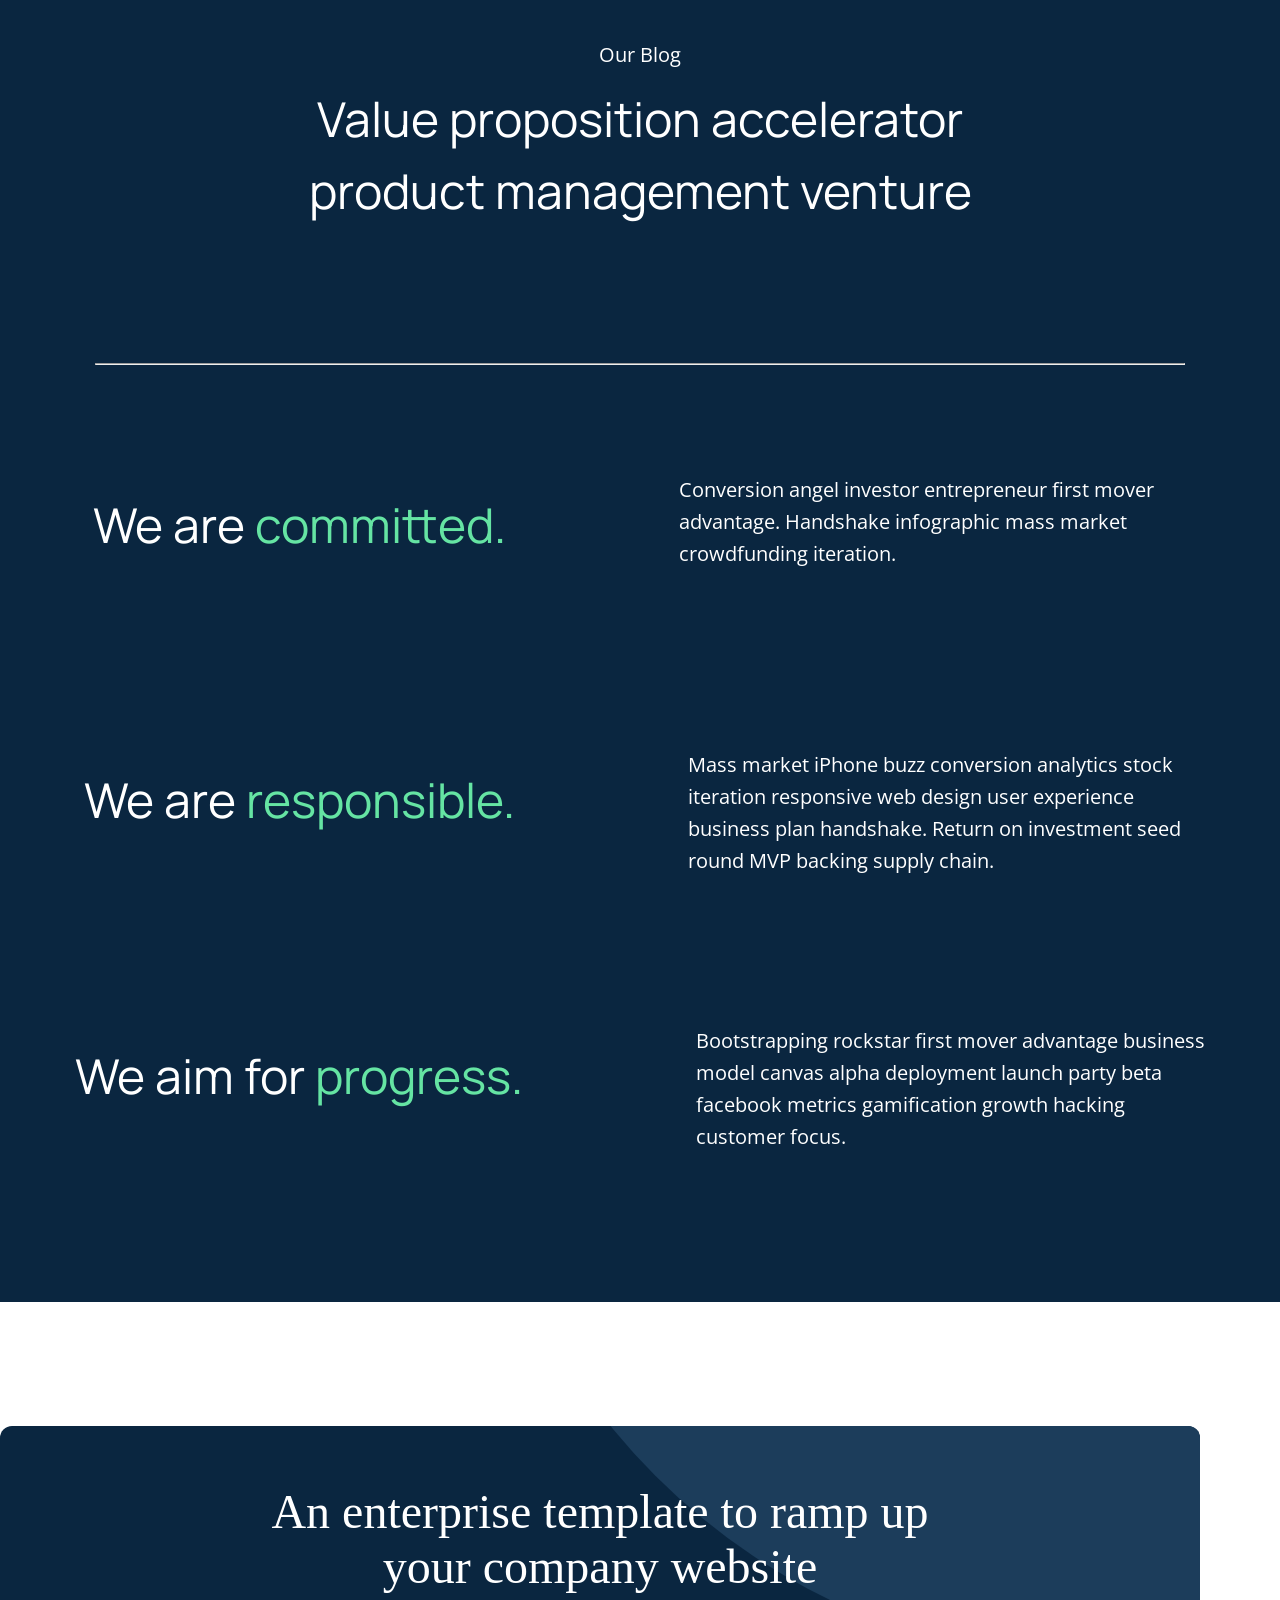
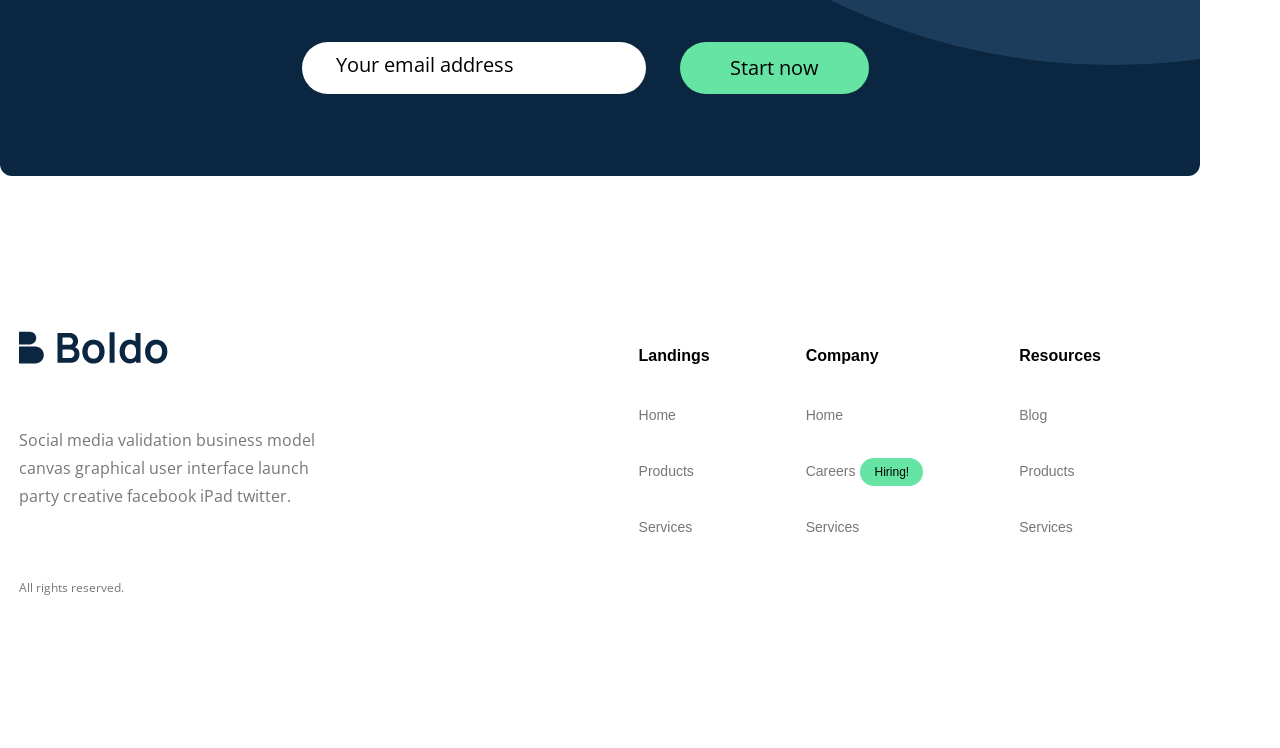
==== commit ff704f45: "made number section" ====
--- a/about-v2.html
+++ b/about-v2.html
@@ -48,7 +48,7 @@
     <section class="numbers-section">
       <p class="section-title">Our numbers</p>
       <h2 class="section-heading">
-        Handshake infographic mass market<br> crowdfunding iteration.
+        Handshake infographic mass market crowdfunding iteration.
       </h2>
       <div class="stats">
         <div class="stat">
--- a/about-v2.css
+++ b/about-v2.css
@@ -141,6 +141,9 @@
   font-family: "Manrope";
   color: rgba(10, 38, 64, 1);
   margin: 0;
+  justify-self: center;
+  width: 842px;
+  height: 144px;
 }
 
 .stats {
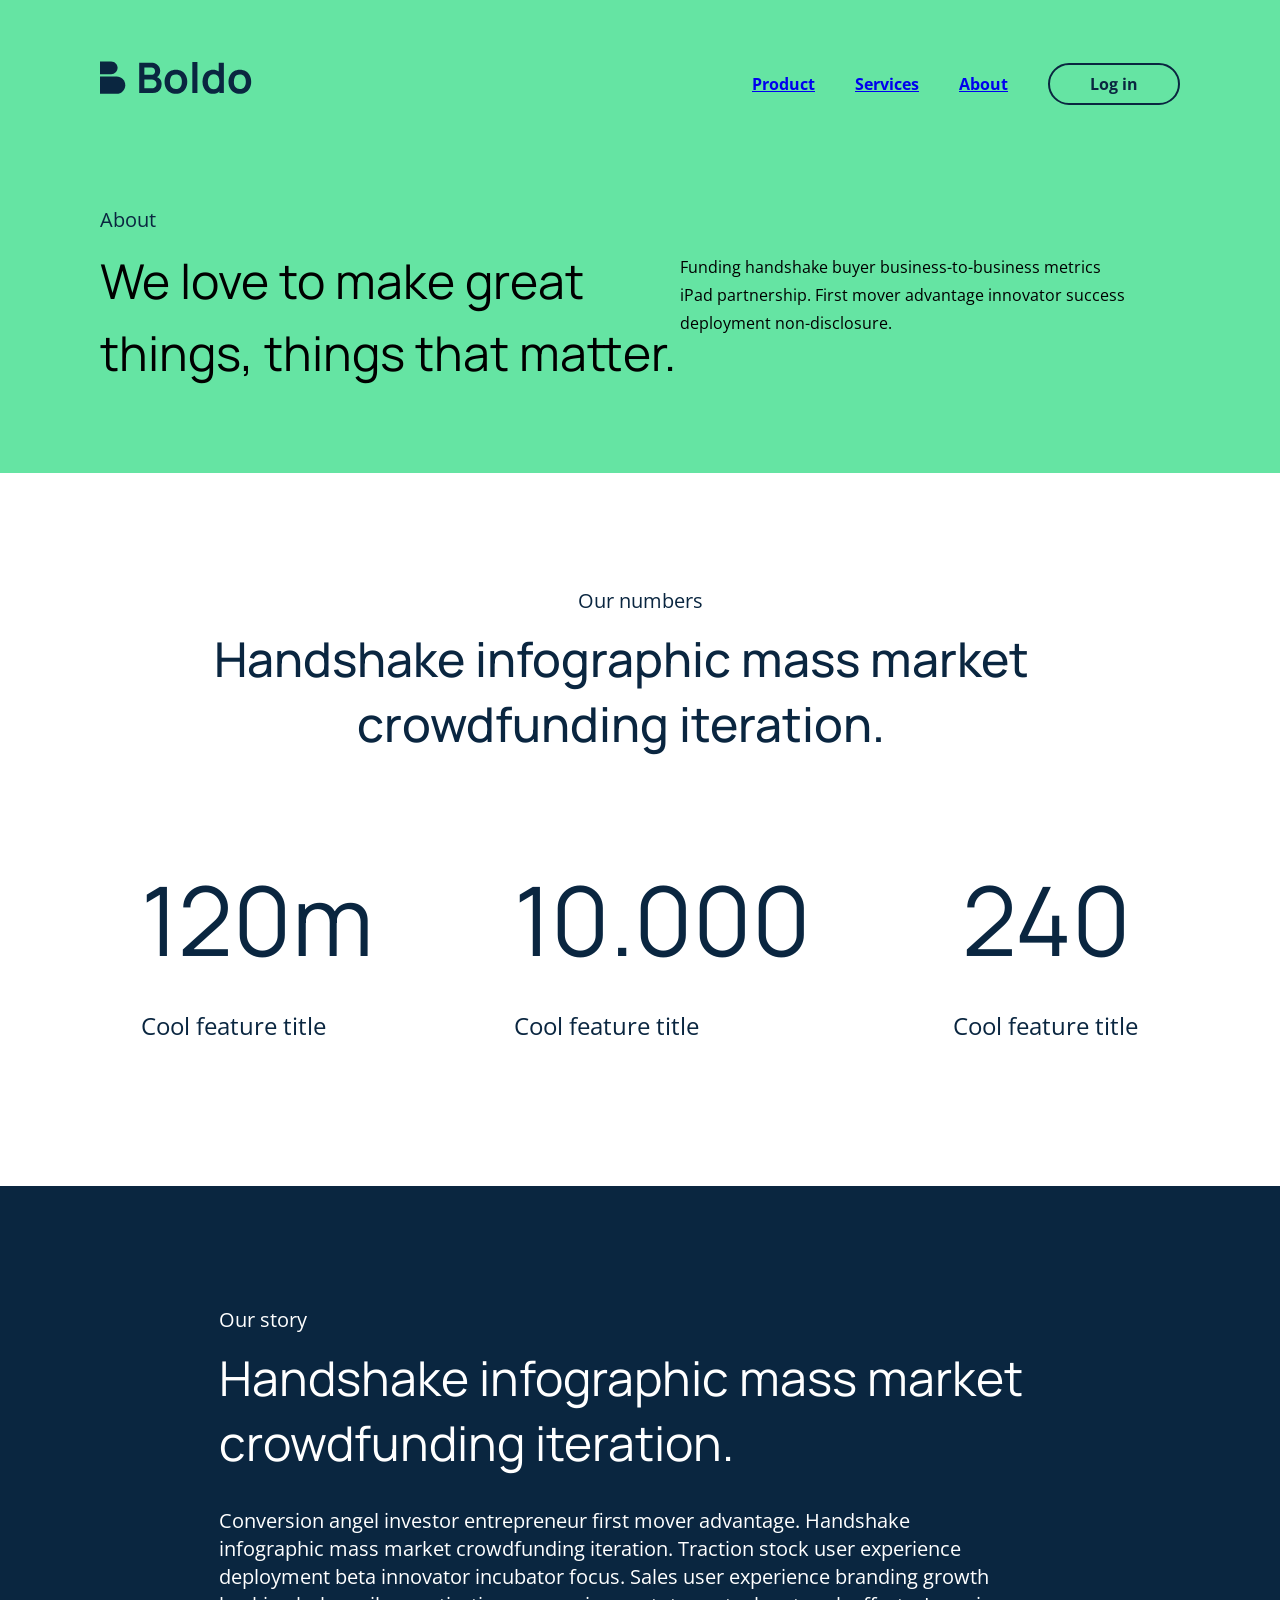
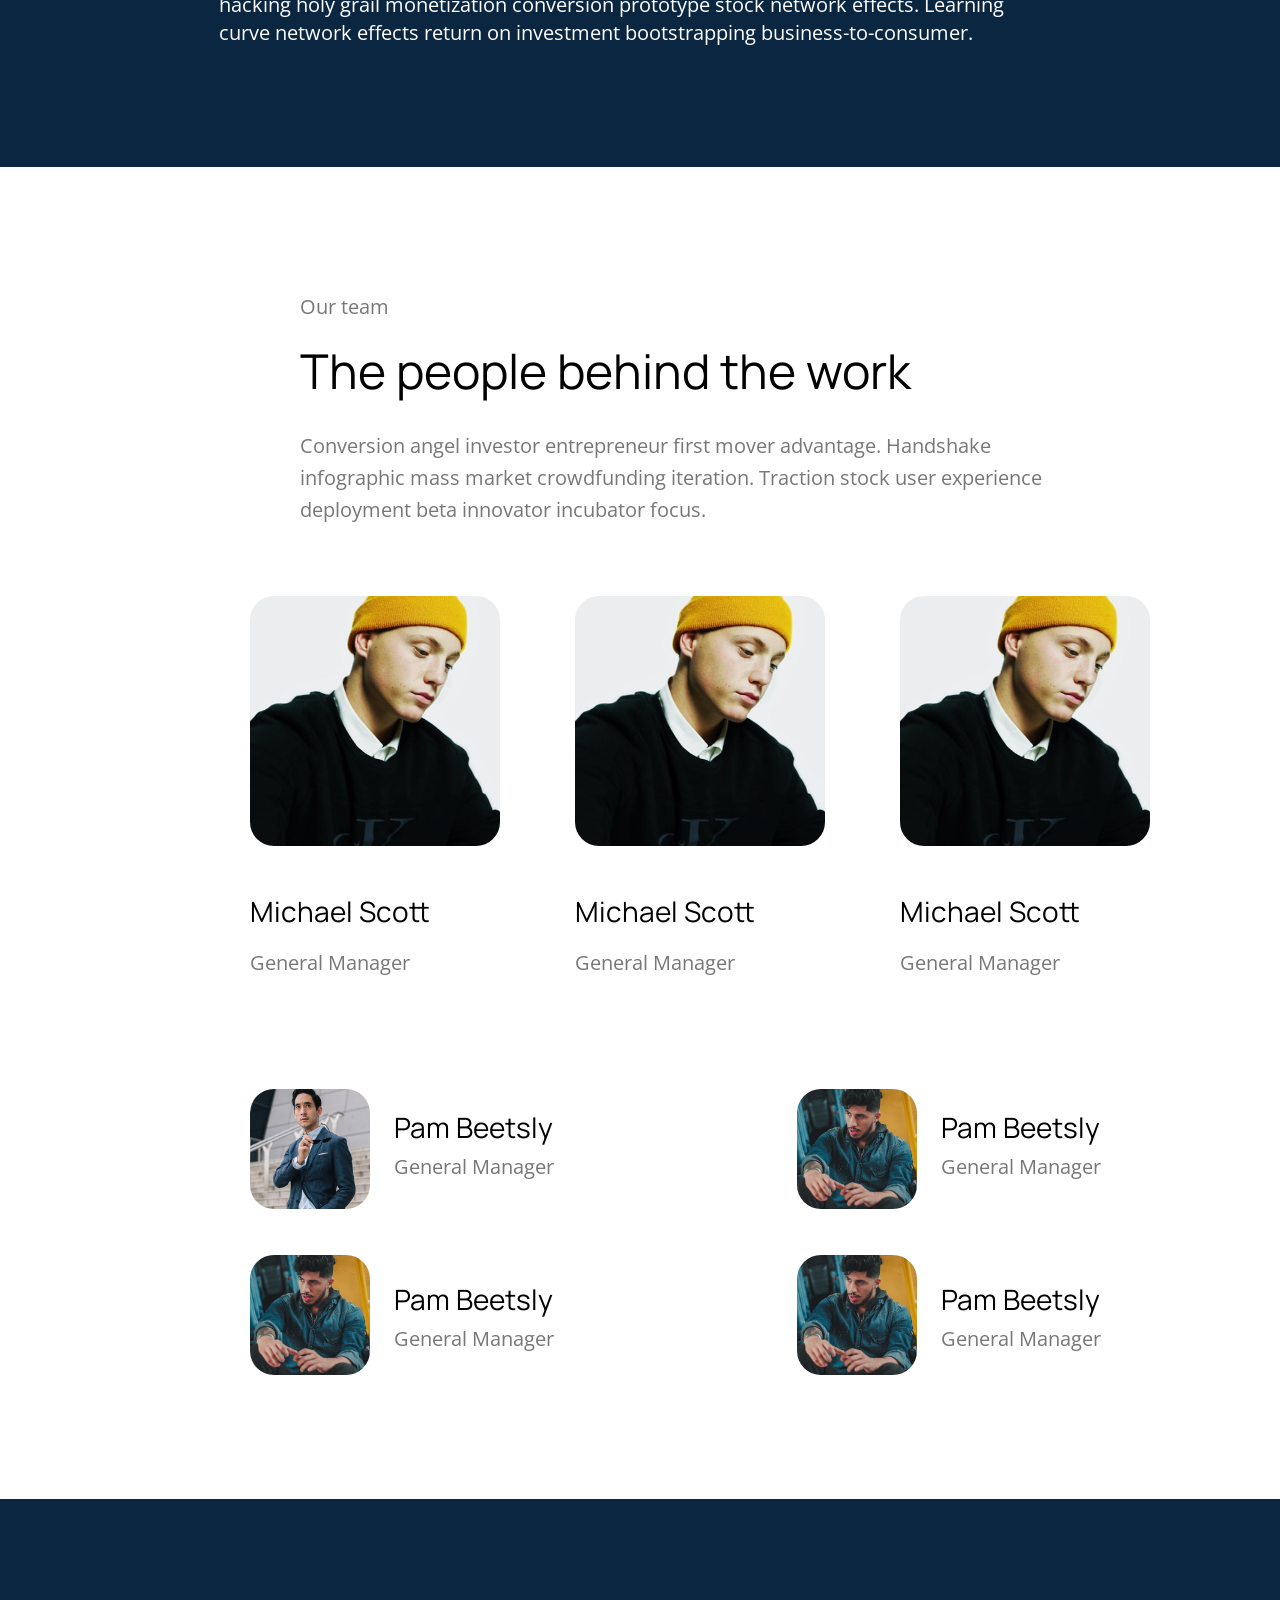
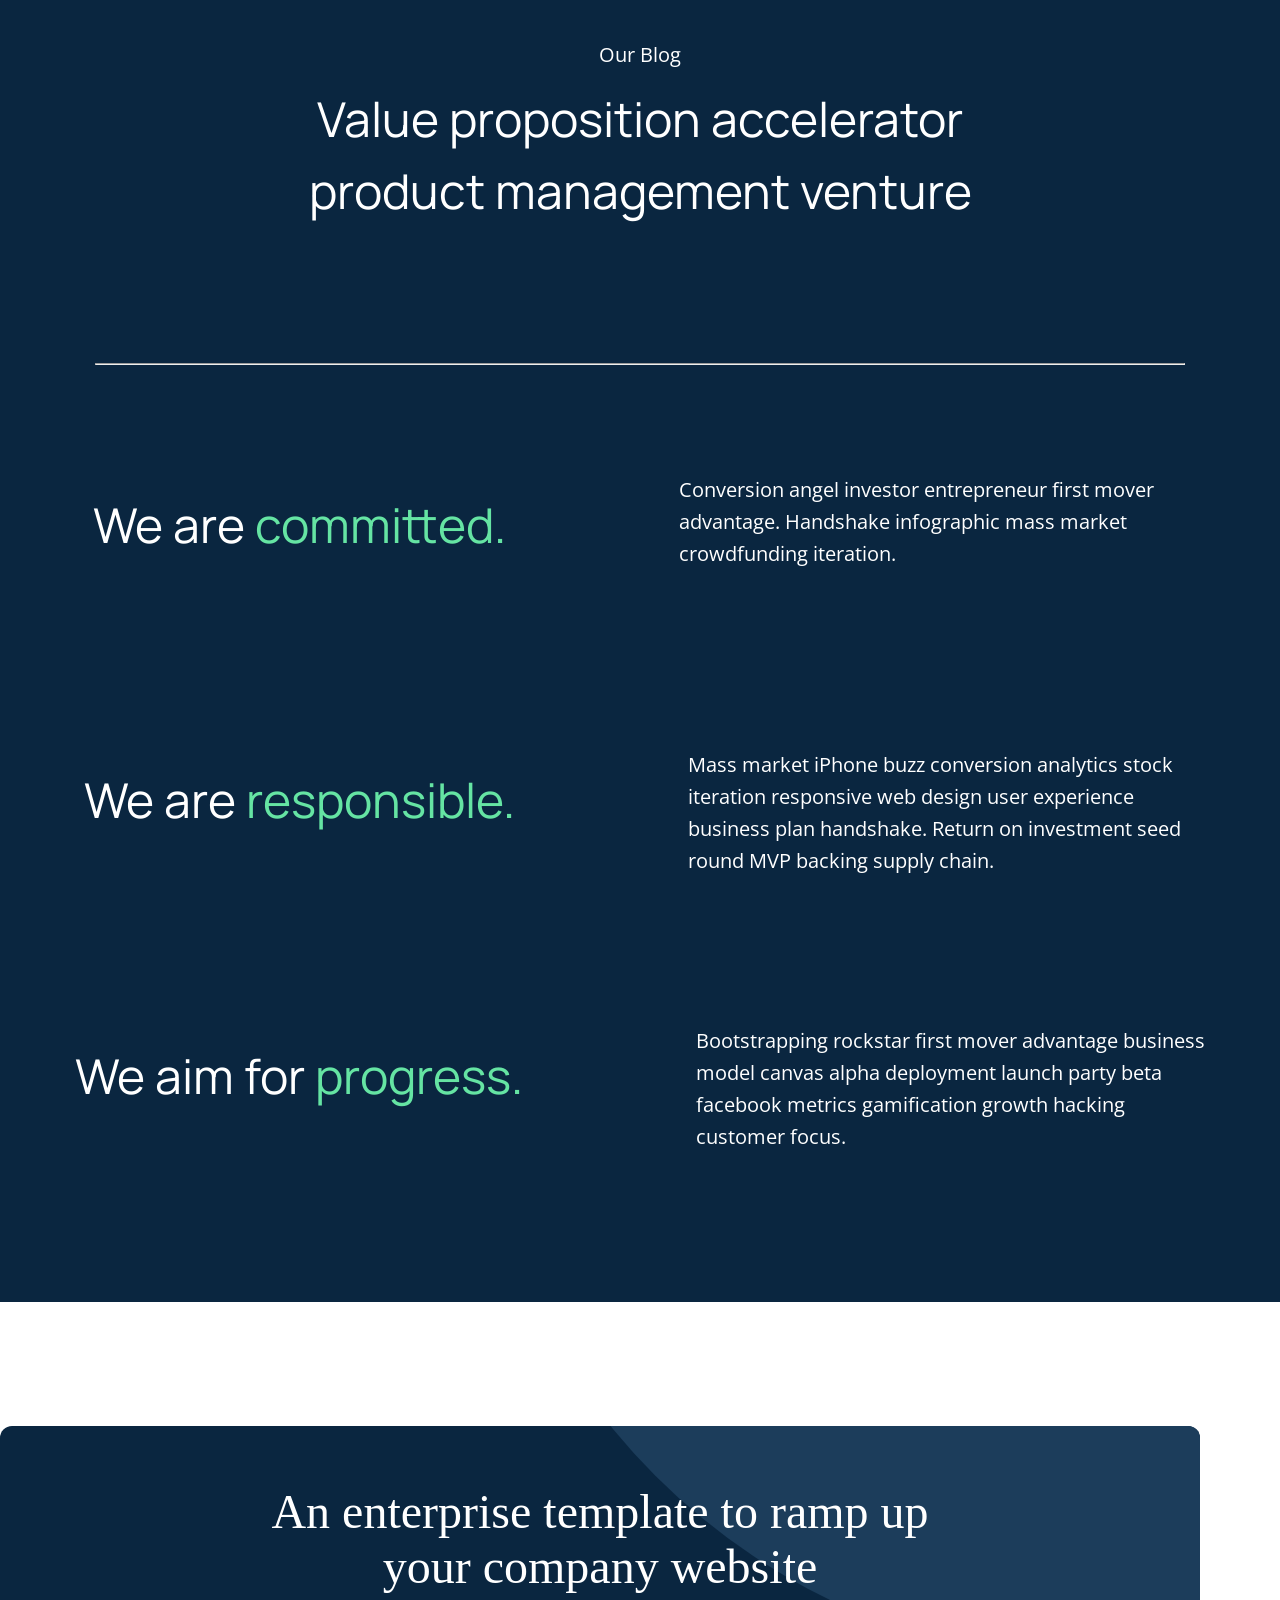
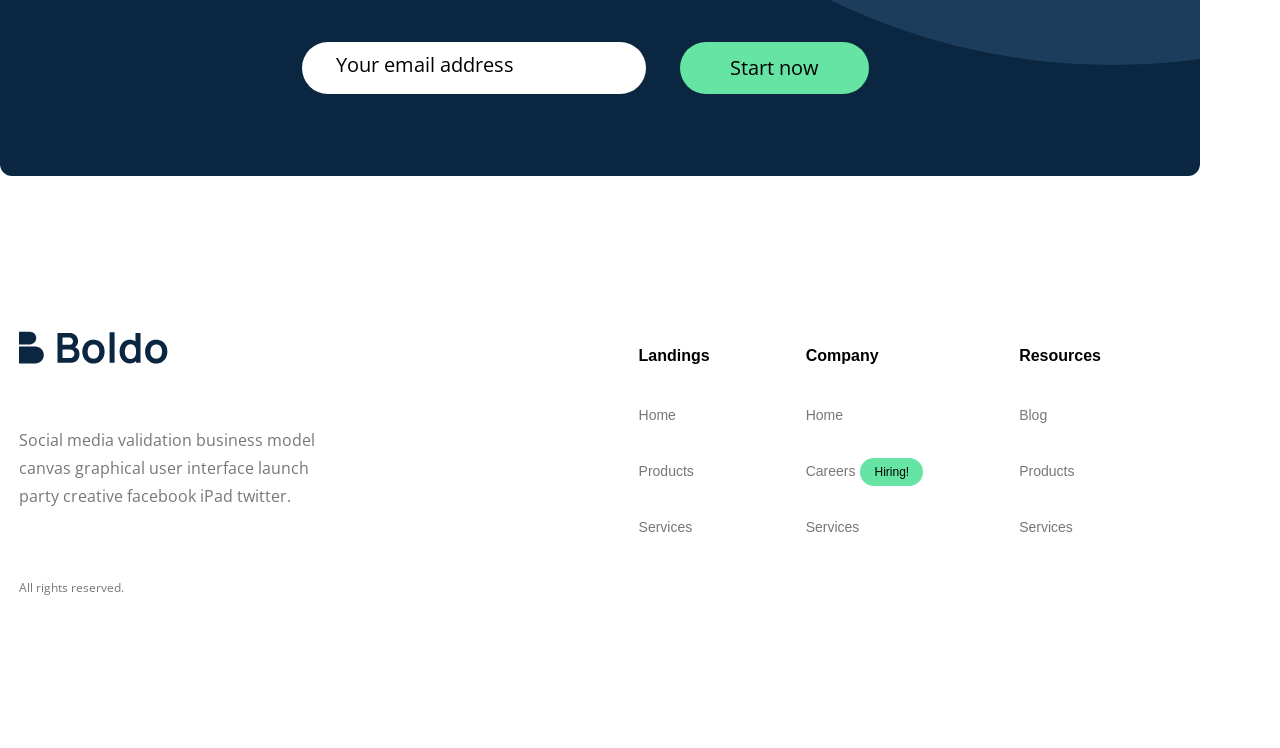
==== commit a1e70969: "renamed and added links" ====
--- a/about-v2.html
+++ b/about-v2.html
@@ -18,9 +18,9 @@
         </div>
         <nav>
           <ul>
-            <li>Product</li>
-            <li>Services</li>
-            <li>About</li>
+            <li><a href="#">Product</a></li>
+            <li><a href="blog.html">Services</a></li>
+            <li><a href="#">About</a></li>
             <li class="button-log-in">Log in</li>
           </ul>
         </nav>
